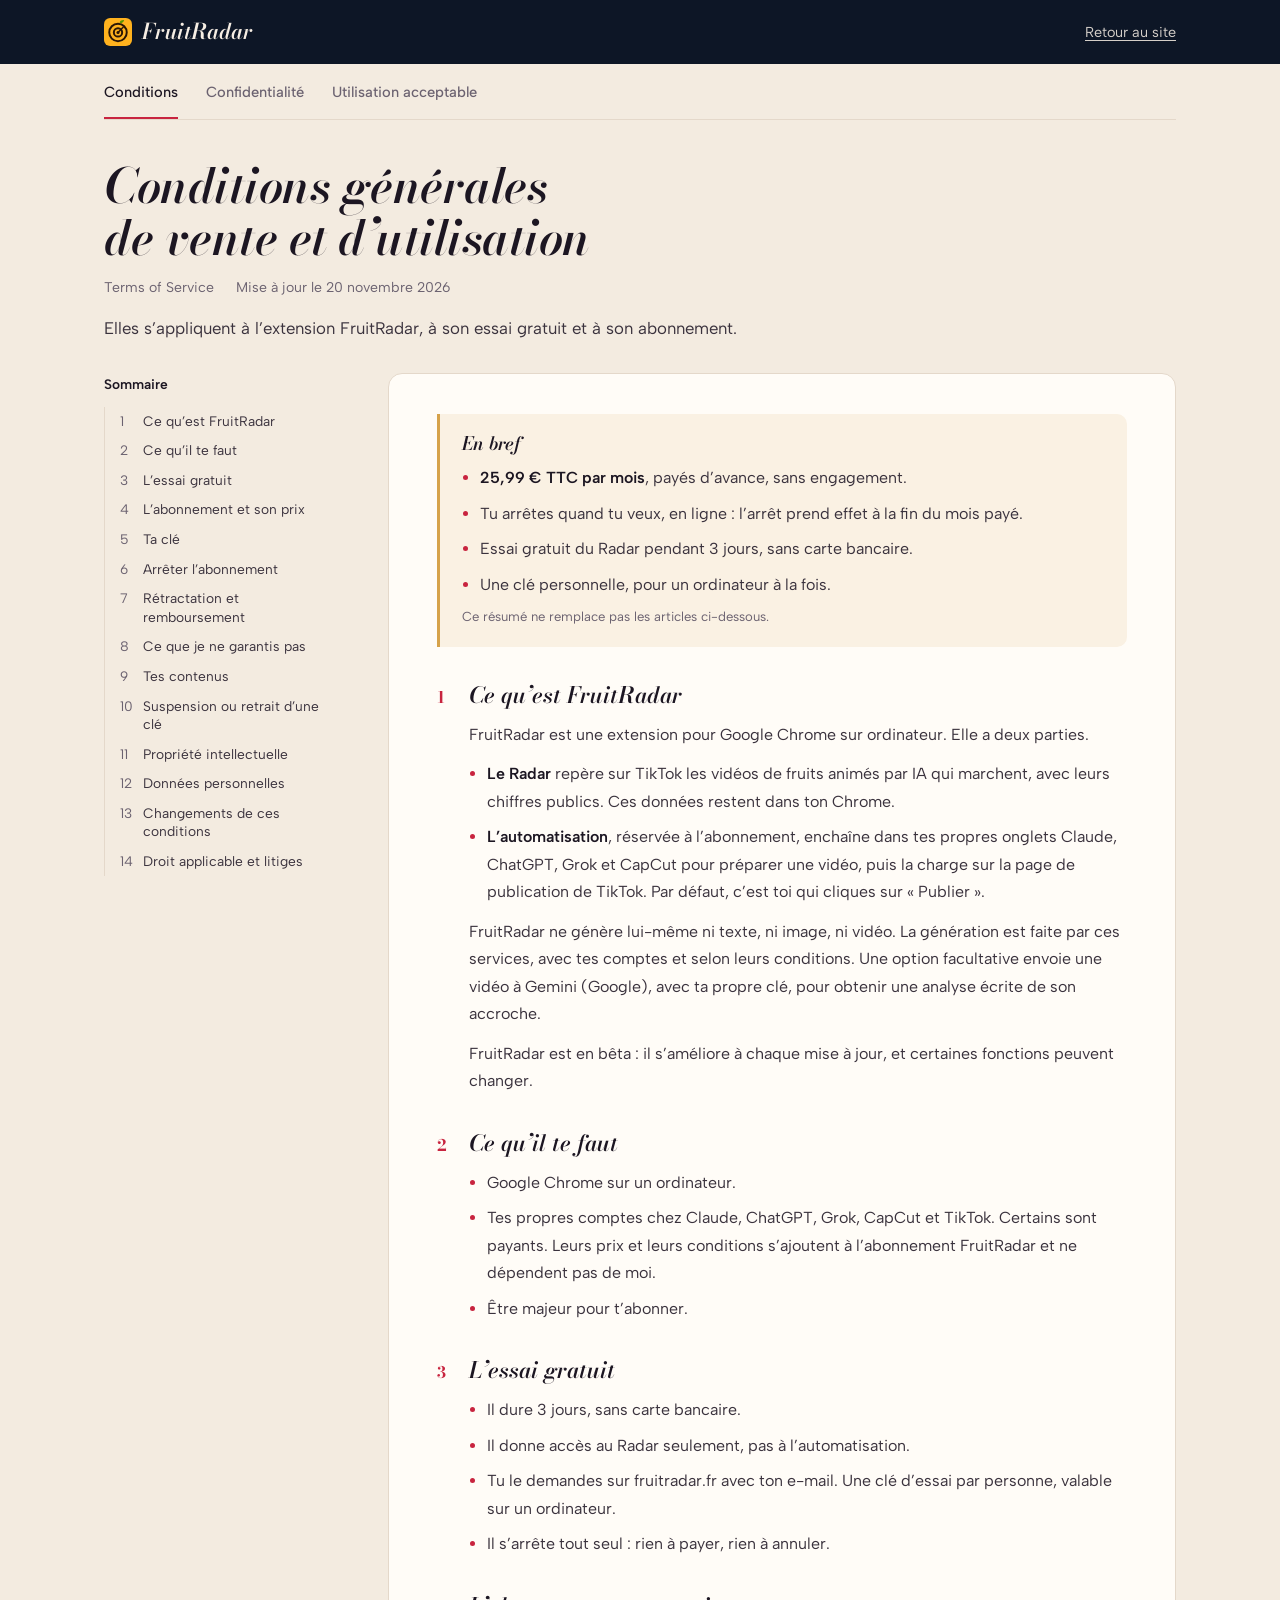
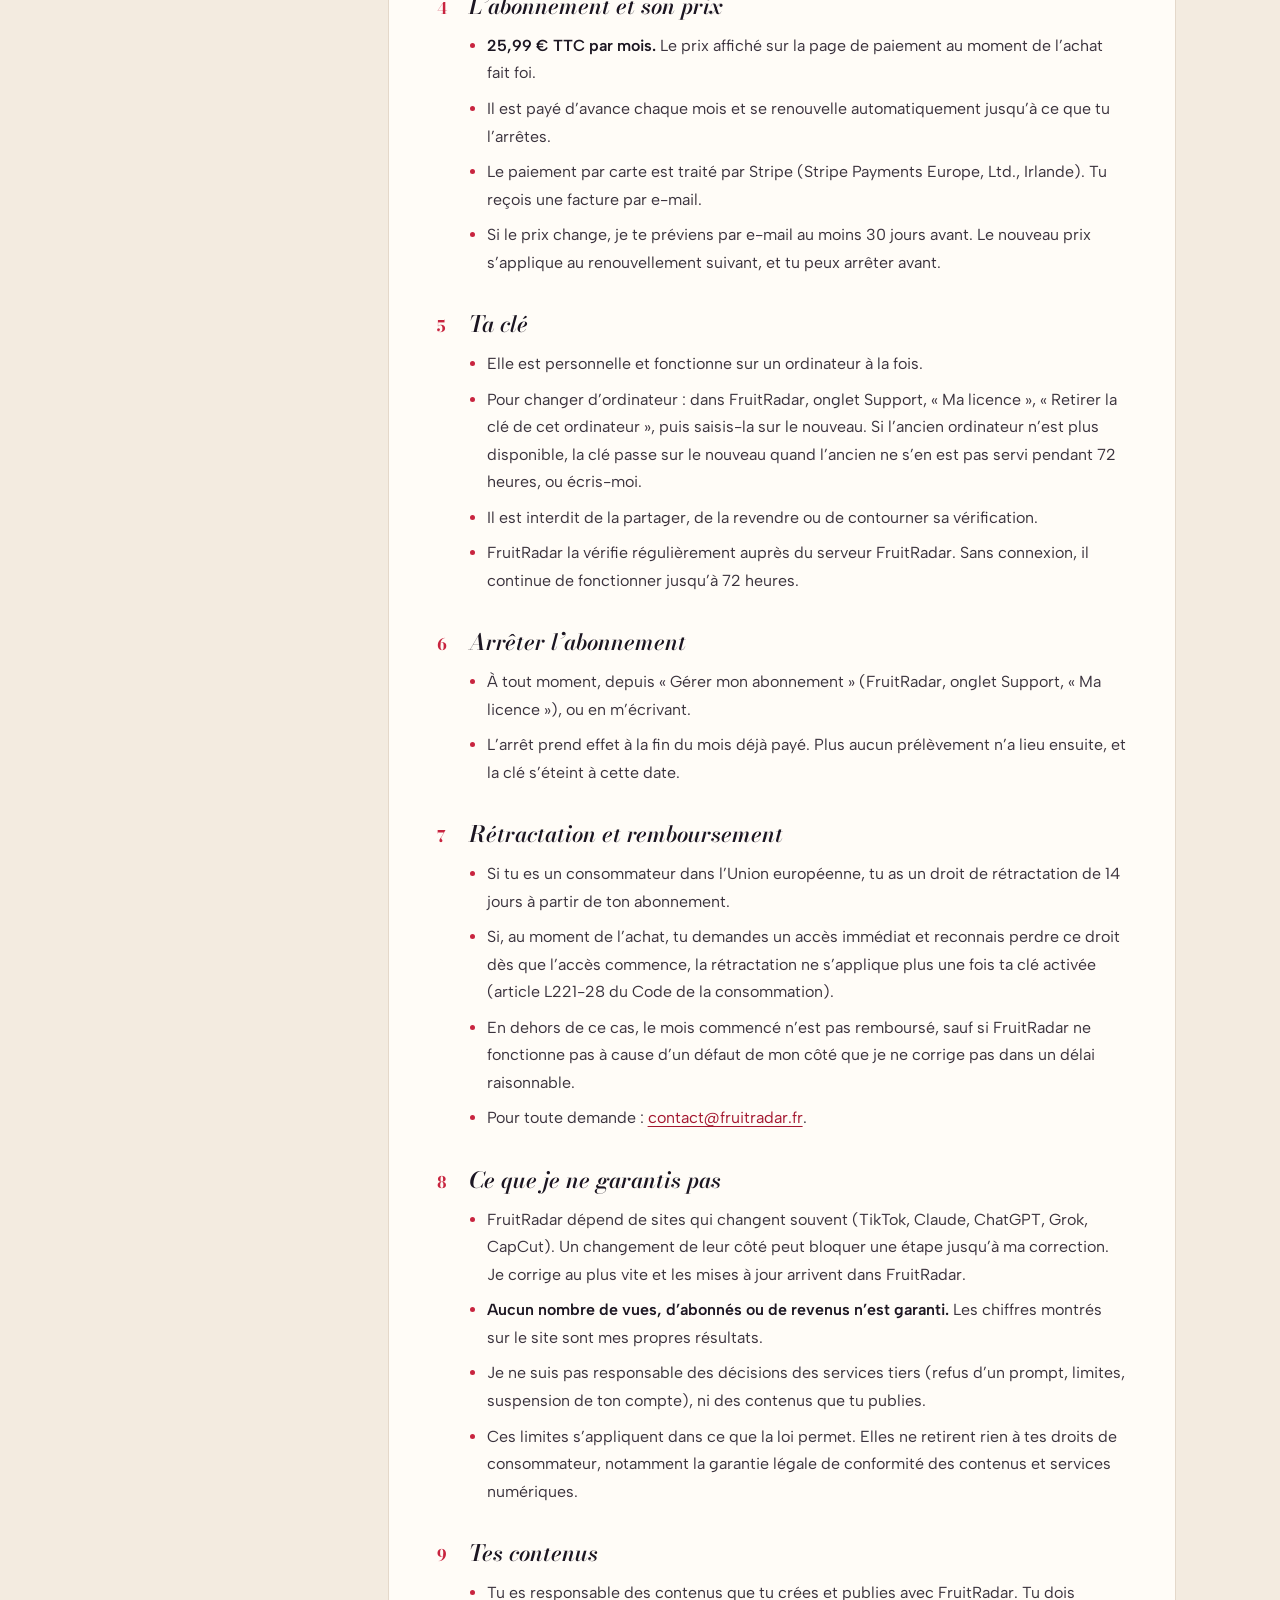
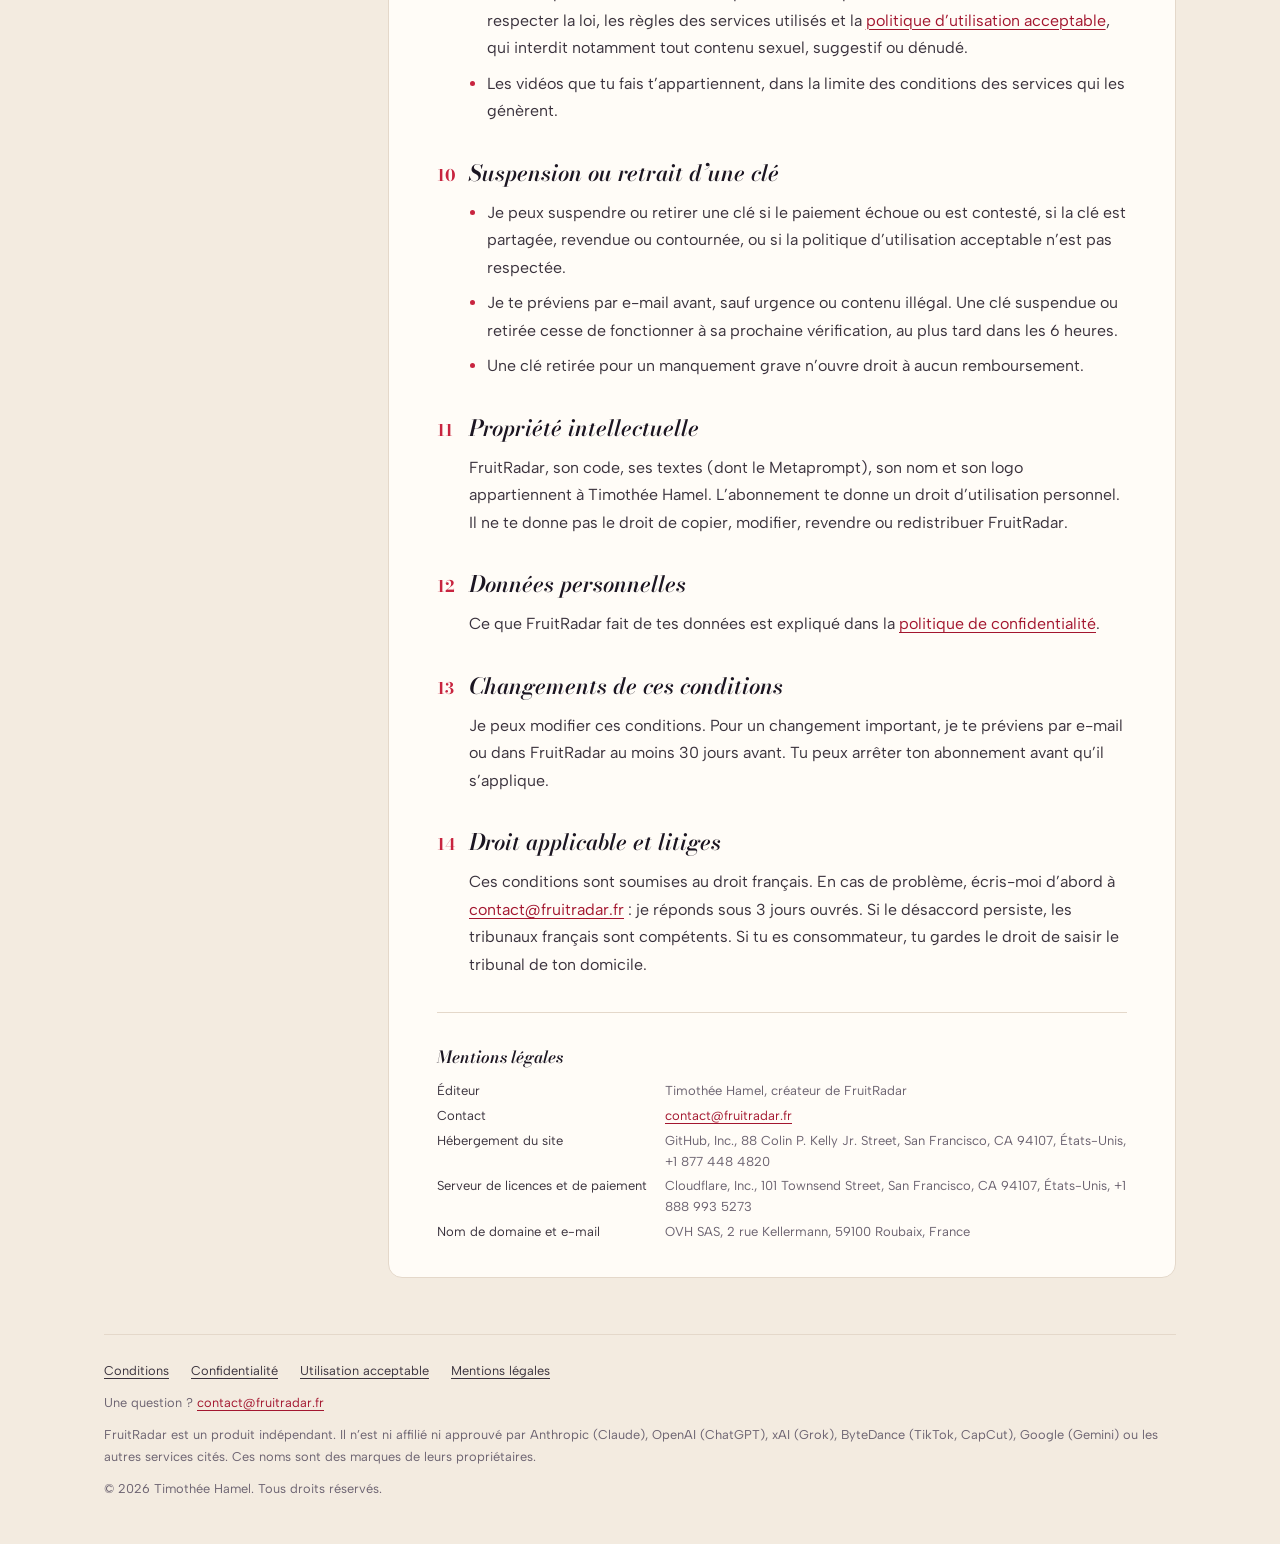
==== conditions.html @ 937186ef "Site : nouveau style Prime time Accueil, installation, essai, clé perdue et pages légales : mur d'af" ====
<!DOCTYPE html>
<html lang="fr">
<head>
<meta charset="utf-8">
<meta name="viewport" content="width=device-width, initial-scale=1">
<meta name="theme-color" content="#0d1626">
<link rel="icon" href="/favicon.ico" sizes="16x16 32x32 48x48">
<link rel="apple-touch-icon" href="/apple-touch-icon.png">
<title>Conditions générales de vente et d’utilisation · FruitRadar</title>
<style>
  /* polices servies par le site lui-même (licence SIL OFL) : aucune requête vers un service tiers */
  @font-face { font-family: "Bodoni Moda"; font-style: normal; font-display: swap; font-weight: 400 900; src: url("f-bodoni-latin.woff2") format("woff2"); unicode-range: U+0000-00FF,U+0131,U+0152-0153,U+02BB-02BC,U+02C6,U+02DA,U+02DC,U+0304,U+0308,U+0329,U+2000-206F,U+20AC,U+2122,U+2191,U+2193,U+2212,U+2215,U+FEFF,U+FFFD; }
  @font-face { font-family: "Bodoni Moda"; font-style: italic; font-display: swap; font-weight: 400 900; src: url("f-bodoni-italique-latin.woff2") format("woff2"); unicode-range: U+0000-00FF,U+0131,U+0152-0153,U+02BB-02BC,U+02C6,U+02DA,U+02DC,U+0304,U+0308,U+0329,U+2000-206F,U+20AC,U+2122,U+2191,U+2193,U+2212,U+2215,U+FEFF,U+FFFD; }
  @font-face { font-family: "Albert Sans"; font-style: normal; font-display: swap; font-weight: 100 900; src: url("f-albert-latin.woff2") format("woff2"); unicode-range: U+0000-00FF,U+0131,U+0152-0153,U+02BB-02BC,U+02C6,U+02DA,U+02DC,U+0304,U+0308,U+0329,U+2000-206F,U+20AC,U+2122,U+2191,U+2193,U+2212,U+2215,U+FEFF,U+FFFD; }
  :root {
    --nuit: #0d1626; --rubis: #c8243f; --or: #f2c46d; --ivoire: #f6eee4;
    --fond: #f3ebe0; --papier: #fffcf7; --encre: #1c1622; --texte: #3a323d; --doux: #6b6270; --trait: #e4d8ca; --lien: #a3162f;
    --titre: "Bodoni Moda", "Bodoni 72", Didot, Georgia, serif;
    --corps: "Albert Sans", system-ui, -apple-system, "Segoe UI", sans-serif;
  }
  *, *::before, *::after { box-sizing: border-box; }
  html { -webkit-text-size-adjust: 100%; scroll-padding-top: 24px; }
  @media (prefers-reduced-motion: no-preference) { html { scroll-behavior: smooth; } }
  body { margin: 0; background: var(--fond); color: var(--texte); font: 400 1rem/1.72 var(--corps); }
  h1, h2, p, ul, ol, dl, dd { margin: 0; }
  a { color: var(--lien); text-decoration-thickness: 1px; text-underline-offset: 3px; }
  a:hover { text-decoration-color: var(--rubis); text-decoration-thickness: 2px; }
  :focus-visible { outline: 3px solid var(--nuit); outline-offset: 3px; border-radius: 4px; }
  .saut { position: absolute; left: 12px; top: -80px; padding: 8px 14px; background: var(--papier); color: var(--encre); border-radius: 6px; z-index: 10; }
  .saut:focus { top: 10px; }

  .barre { background: var(--nuit); }
  .barre-in { max-width: 1120px; margin: 0 auto; padding: 0 24px; height: 64px; display: flex; align-items: center; justify-content: space-between; gap: 16px; }
  .marque { display: inline-flex; align-items: center; gap: 10px; font: italic 600 1.35rem/1 var(--titre); color: var(--ivoire); text-decoration: none; }
  .marque svg { flex: none; width: 28px; height: 28px; }
  .barre a { color: rgba(246, 238, 228, .86); font-size: .9rem; }
  .barre a.marque { color: var(--ivoire); font-size: 1.35rem; }
  .barre :focus-visible { outline-color: var(--ivoire); }

  .cadre { max-width: 1120px; margin: 0 auto; padding: 0 24px 56px; }
  .docs { display: flex; gap: 28px; border-bottom: 1px solid var(--trait); overflow-x: auto; scrollbar-width: none; }
  .docs a { padding: 16px 0 12px; color: var(--doux); text-decoration: none; font-size: .92rem; font-weight: 500; white-space: nowrap; border-bottom: 3px solid transparent; margin-bottom: -1px; }
  .docs a:hover { color: var(--encre); }
  .docs a[aria-current] { color: var(--encre); border-bottom-color: var(--rubis); }

  .tete { padding: 40px 0 30px; max-width: 780px; }
  .tete h1 { font: italic 600 clamp(2.1rem, 4.4vw, 3rem)/1.08 var(--titre); letter-spacing: -.01em; color: var(--encre); text-wrap: balance; }
  .meta { display: flex; flex-wrap: wrap; gap: 4px 22px; margin-top: 12px; color: var(--doux); font-size: .88rem; }
  .intro { margin-top: 14px; font-size: 1.05rem; max-width: 62ch; }

  .corps { display: grid; grid-template-columns: 236px minmax(0, 1fr); gap: 48px; align-items: start; }
  .sommaire { position: sticky; top: 24px; font-size: .86rem; }
  .sommaire-titre { font-weight: 600; color: var(--encre); margin-bottom: 10px; }
  .sommaire ol, .sommaire-mobile ol { list-style: none; padding: 0; }
  .sommaire ol { display: grid; gap: 1px; border-left: 1px solid var(--trait); }
  .sommaire a, .sommaire-mobile a { display: grid; grid-template-columns: 1.7em 1fr; color: var(--texte); text-decoration: none; line-height: 1.35; }
  .sommaire a { padding: 5px 0 5px 14px; margin-left: -1px; border-left: 2px solid transparent; }
  .sommaire a:hover { color: var(--encre); border-left-color: var(--rubis); }
  .num { font-variant-numeric: tabular-nums; color: var(--doux); }
  .sommaire-mobile { display: none; }
  .zone { display: grid; gap: 16px; min-width: 0; }

  .doc { background: var(--papier); border: 1px solid var(--trait); border-radius: 14px; padding: 40px 48px 34px; display: grid; gap: 34px; }
  .doc section { display: grid; gap: 12px; }
  .doc h2 { display: grid; grid-template-columns: 2rem 1fr; align-items: baseline; font: italic 600 1.4rem/1.25 var(--titre); color: var(--encre); }
  .doc h2 .num { font: 700 1rem/1 var(--titre); font-style: normal; color: var(--rubis); }
  .doc section > :not(h2) { margin-left: 2rem; }
  .doc p, .doc li { max-width: 66ch; }
  .doc ul { padding-left: 1.1em; display: grid; gap: 8px; }
  .doc li::marker { color: var(--rubis); }
  .doc strong { color: var(--encre); font-weight: 600; }
  .bref { background: #faf1e3; border-left: 3px solid #d6a24a; border-radius: 0 10px 10px 0; padding: 18px 22px; display: grid; gap: 8px; }
  .bref-titre { font: italic 600 1.15rem/1.3 var(--titre); color: var(--encre); }
  .bref .note { font-size: .82rem; color: var(--doux); }
  .encart { padding: 14px 18px; border-radius: 10px; background: #faf1e3; border: 1px solid #ebd2a0; }

  .mentions { padding-top: 22px; border-top: 1px solid var(--trait); font-size: .8125rem; line-height: 1.6; color: var(--doux); }
  .doc .mentions > * { margin-left: 0; }
  .doc .mentions h2 { display: block; font: italic 600 1.05rem/1.3 var(--titre); }
  .mentions dl { display: grid; grid-template-columns: max-content 1fr; gap: 4px 18px; }
  .mentions dt { color: var(--texte); }

  .pied { max-width: 1120px; margin: 0 auto; padding: 26px 24px 44px; background: linear-gradient(var(--trait), var(--trait)) top center / calc(100% - 48px) 1px no-repeat; display: grid; gap: 10px; font-size: .8rem; color: var(--doux); }
  .pied ul { list-style: none; padding: 0; display: flex; flex-wrap: wrap; gap: 6px 22px; }
  .pied ul a { color: var(--texte); }

  @media (max-width: 900px) {
    .corps { grid-template-columns: 1fr; gap: 0; }
    .sommaire { display: none; }
    .sommaire-mobile { display: block; background: var(--papier); border: 1px solid var(--trait); border-radius: 12px; padding: 12px 16px; font-size: .92rem; }
    .sommaire-mobile summary { cursor: pointer; font-weight: 600; color: var(--encre); }
    .sommaire-mobile ol { padding: 10px 0 4px; display: grid; gap: 7px; }
    .doc { padding: 28px 20px 26px; gap: 30px; border-radius: 12px; }
    .doc section > :not(h2) { margin-left: 0; }
    .doc h2 { grid-template-columns: 1.8rem 1fr; }
    .tete { padding: 28px 0 22px; }
  }
  @media (max-width: 520px) {
    .cadre, .barre-in, .pied { padding-left: 16px; padding-right: 16px; }
    .pied { background-size: calc(100% - 32px) 1px; }
    .long { display: none; }
    .docs { gap: 20px; }
    .mentions dl { grid-template-columns: 1fr; gap: 0; }
    .mentions dd { margin-bottom: 6px; }
  }
</style>
</head>
<body>
<a class="saut" href="#texte">Aller au texte</a>
<header class="barre"><div class="barre-in"><a class="marque" href="./"><svg viewBox="0 0 128 128" aria-hidden="true"><rect width="128" height="128" rx="28" fill="#ffb21e"/><circle cx="64" cy="66" r="40" fill="none" stroke="#2a1606" stroke-width="9"/><circle cx="64" cy="66" r="19" fill="none" stroke="#2a1606" stroke-width="9"/><circle cx="64" cy="66" r="7" fill="#2a1606"/><line x1="64" y1="66" x2="87.5" y2="42.5" stroke="#2a1606" stroke-width="7" stroke-linecap="round"/><path d="M71.5 23.5C71 14 79 8.6 92 9C90.5 18 83.5 24.5 71.5 23.5Z" fill="#5b9400"/></svg>FruitRadar</a><a href="./">Retour au site</a></div></header>
<div class="cadre">
  <nav class="docs" aria-label="Documents légaux"><a href="conditions.html" aria-current="page">Conditions</a><a href="confidentialite.html">Confidentialité</a><a href="utilisation.html">Utilisation<span class="long"> acceptable</span></a></nav>
  <header class="tete">
    <h1>Conditions générales de vente et d’utilisation</h1>
    <p class="meta"><span lang="en">Terms of Service</span><span>Mise à jour le 20 novembre 2026</span></p>
    <p class="intro">Elles s’appliquent à l’extension FruitRadar, à son essai gratuit et à son abonnement.</p>
  </header>
  <div class="corps">
    <nav class="sommaire" aria-label="Sommaire">
      <p class="sommaire-titre">Sommaire</p>
      <ol>
          <li><a href="#produit"><span class="num">1</span><span>Ce qu’est FruitRadar</span></a></li>
          <li><a href="#prerequis"><span class="num">2</span><span>Ce qu’il te faut</span></a></li>
          <li><a href="#essai"><span class="num">3</span><span>L’essai gratuit</span></a></li>
          <li><a href="#prix"><span class="num">4</span><span>L’abonnement et son prix</span></a></li>
          <li><a href="#cle"><span class="num">5</span><span>Ta clé</span></a></li>
          <li><a href="#resiliation"><span class="num">6</span><span>Arrêter l’abonnement</span></a></li>
          <li><a href="#remboursement"><span class="num">7</span><span>Rétractation et remboursement</span></a></li>
          <li><a href="#garanties"><span class="num">8</span><span>Ce que je ne garantis pas</span></a></li>
          <li><a href="#contenus"><span class="num">9</span><span>Tes contenus</span></a></li>
          <li><a href="#suspension"><span class="num">10</span><span>Suspension ou retrait d’une clé</span></a></li>
          <li><a href="#propriete"><span class="num">11</span><span>Propriété intellectuelle</span></a></li>
          <li><a href="#donnees"><span class="num">12</span><span>Données personnelles</span></a></li>
          <li><a href="#changements"><span class="num">13</span><span>Changements de ces conditions</span></a></li>
          <li><a href="#litiges"><span class="num">14</span><span>Droit applicable et litiges</span></a></li>
      </ol>
    </nav>
    <main id="texte" class="zone">
      <details class="sommaire-mobile"><summary>Sommaire</summary>
        <ol>
          <li><a href="#produit"><span class="num">1</span><span>Ce qu’est FruitRadar</span></a></li>
          <li><a href="#prerequis"><span class="num">2</span><span>Ce qu’il te faut</span></a></li>
          <li><a href="#essai"><span class="num">3</span><span>L’essai gratuit</span></a></li>
          <li><a href="#prix"><span class="num">4</span><span>L’abonnement et son prix</span></a></li>
          <li><a href="#cle"><span class="num">5</span><span>Ta clé</span></a></li>
          <li><a href="#resiliation"><span class="num">6</span><span>Arrêter l’abonnement</span></a></li>
          <li><a href="#remboursement"><span class="num">7</span><span>Rétractation et remboursement</span></a></li>
          <li><a href="#garanties"><span class="num">8</span><span>Ce que je ne garantis pas</span></a></li>
          <li><a href="#contenus"><span class="num">9</span><span>Tes contenus</span></a></li>
          <li><a href="#suspension"><span class="num">10</span><span>Suspension ou retrait d’une clé</span></a></li>
          <li><a href="#propriete"><span class="num">11</span><span>Propriété intellectuelle</span></a></li>
          <li><a href="#donnees"><span class="num">12</span><span>Données personnelles</span></a></li>
          <li><a href="#changements"><span class="num">13</span><span>Changements de ces conditions</span></a></li>
          <li><a href="#litiges"><span class="num">14</span><span>Droit applicable et litiges</span></a></li>
        </ol>
      </details>
      <article class="doc">
        <div class="bref">
          <p class="bref-titre">En bref</p>
          <ul>
            <li><strong>25,99&nbsp;€ TTC par mois</strong>, payés d’avance, sans engagement.</li>
            <li>Tu arrêtes quand tu veux, en ligne&nbsp;: l’arrêt prend effet à la fin du mois payé.</li>
            <li>Essai gratuit du Radar pendant 3 jours, sans carte bancaire.</li>
            <li>Une clé personnelle, pour un ordinateur à la fois.</li>
          </ul>
          <p class="note">Ce résumé ne remplace pas les articles ci-dessous.</p>
        </div>
        <section id="produit">
          <h2><span class="num">1</span><span>Ce qu’est FruitRadar</span></h2>
      <p>FruitRadar est une extension pour Google Chrome sur ordinateur. Elle a deux parties.</p>
      <ul>
        <li><strong>Le Radar</strong> repère sur TikTok les vidéos de fruits animés par IA qui marchent, avec leurs chiffres publics. Ces données restent dans ton Chrome.</li>
        <li><strong>L’automatisation</strong>, réservée à l’abonnement, enchaîne dans tes propres onglets Claude, ChatGPT, Grok et CapCut pour préparer une vidéo, puis la charge sur la page de publication de TikTok. Par défaut, c’est toi qui cliques sur «&nbsp;Publier&nbsp;».</li>
      </ul>
      <p>FruitRadar ne génère lui-même ni texte, ni image, ni vidéo. La génération est faite par ces services, avec tes comptes et selon leurs conditions. Une option facultative envoie une vidéo à Gemini (Google), avec ta propre clé, pour obtenir une analyse écrite de son accroche.</p>
      <p>FruitRadar est en bêta&nbsp;: il s’améliore à chaque mise à jour, et certaines fonctions peuvent changer.</p>
        </section>
        <section id="prerequis">
          <h2><span class="num">2</span><span>Ce qu’il te faut</span></h2>
      <ul>
        <li>Google Chrome sur un ordinateur.</li>
        <li>Tes propres comptes chez Claude, ChatGPT, Grok, CapCut et TikTok. Certains sont payants. Leurs prix et leurs conditions s’ajoutent à l’abonnement FruitRadar et ne dépendent pas de moi.</li>
        <li>Être majeur pour t’abonner.</li>
      </ul>
        </section>
        <section id="essai">
          <h2><span class="num">3</span><span>L’essai gratuit</span></h2>
      <ul>
        <li>Il dure 3 jours, sans carte bancaire.</li>
        <li>Il donne accès au Radar seulement, pas à l’automatisation.</li>
        <li>Tu le demandes sur fruitradar.fr avec ton e-mail. Une clé d’essai par personne, valable sur un ordinateur.</li>
        <li>Il s’arrête tout seul&nbsp;: rien à payer, rien à annuler.</li>
      </ul>
        </section>
        <section id="prix">
          <h2><span class="num">4</span><span>L’abonnement et son prix</span></h2>
      <ul>
        <li><strong>25,99&nbsp;€ TTC par mois.</strong> Le prix affiché sur la page de paiement au moment de l’achat fait foi.</li>
        <li>Il est payé d’avance chaque mois et se renouvelle automatiquement jusqu’à ce que tu l’arrêtes.</li>
        <li>Le paiement par carte est traité par Stripe (Stripe Payments Europe, Ltd., Irlande). Tu reçois une facture par e-mail.</li>
        <li>Si le prix change, je te préviens par e-mail au moins 30 jours avant. Le nouveau prix s’applique au renouvellement suivant, et tu peux arrêter avant.</li>
      </ul>
        </section>
        <section id="cle">
          <h2><span class="num">5</span><span>Ta clé</span></h2>
      <ul>
        <li>Elle est personnelle et fonctionne sur un ordinateur à la fois.</li>
        <li>Pour changer d’ordinateur&nbsp;: dans FruitRadar, onglet Support, «&nbsp;Ma licence&nbsp;», «&nbsp;Retirer la clé de cet ordinateur&nbsp;», puis saisis-la sur le nouveau. Si l’ancien ordinateur n’est plus disponible, la clé passe sur le nouveau quand l’ancien ne s’en est pas servi pendant 72 heures, ou écris-moi.</li>
        <li>Il est interdit de la partager, de la revendre ou de contourner sa vérification.</li>
        <li>FruitRadar la vérifie régulièrement auprès du serveur FruitRadar. Sans connexion, il continue de fonctionner jusqu’à 72 heures.</li>
      </ul>
        </section>
        <section id="resiliation">
          <h2><span class="num">6</span><span>Arrêter l’abonnement</span></h2>
      <ul>
        <li>À tout moment, depuis «&nbsp;Gérer mon abonnement&nbsp;» (FruitRadar, onglet Support, «&nbsp;Ma licence&nbsp;»), ou en m’écrivant.</li>
        <li>L’arrêt prend effet à la fin du mois déjà payé. Plus aucun prélèvement n’a lieu ensuite, et la clé s’éteint à cette date.</li>
      </ul>
        </section>
        <section id="remboursement">
          <h2><span class="num">7</span><span>Rétractation et remboursement</span></h2>
      <ul>
        <li>Si tu es un consommateur dans l’Union européenne, tu as un droit de rétractation de 14 jours à partir de ton abonnement.</li>
        <li>Si, au moment de l’achat, tu demandes un accès immédiat et reconnais perdre ce droit dès que l’accès commence, la rétractation ne s’applique plus une fois ta clé activée (article L221-28 du Code de la consommation).</li>
        <li>En dehors de ce cas, le mois commencé n’est pas remboursé, sauf si FruitRadar ne fonctionne pas à cause d’un défaut de mon côté que je ne corrige pas dans un délai raisonnable.</li>
        <li>Pour toute demande&nbsp;: <a href="mailto:contact@fruitradar.fr">contact@fruitradar.fr</a>.</li>
      </ul>
        </section>
        <section id="garanties">
          <h2><span class="num">8</span><span>Ce que je ne garantis pas</span></h2>
      <ul>
        <li>FruitRadar dépend de sites qui changent souvent (TikTok, Claude, ChatGPT, Grok, CapCut). Un changement de leur côté peut bloquer une étape jusqu’à ma correction. Je corrige au plus vite et les mises à jour arrivent dans FruitRadar.</li>
        <li><strong>Aucun nombre de vues, d’abonnés ou de revenus n’est garanti.</strong> Les chiffres montrés sur le site sont mes propres résultats.</li>
        <li>Je ne suis pas responsable des décisions des services tiers (refus d’un prompt, limites, suspension de ton compte), ni des contenus que tu publies.</li>
        <li>Ces limites s’appliquent dans ce que la loi permet. Elles ne retirent rien à tes droits de consommateur, notamment la garantie légale de conformité des contenus et services numériques.</li>
      </ul>
        </section>
        <section id="contenus">
          <h2><span class="num">9</span><span>Tes contenus</span></h2>
      <ul>
        <li>Tu es responsable des contenus que tu crées et publies avec FruitRadar. Tu dois respecter la loi, les règles des services utilisés et la <a href="utilisation.html">politique d’utilisation acceptable</a>, qui interdit notamment tout contenu sexuel, suggestif ou dénudé.</li>
        <li>Les vidéos que tu fais t’appartiennent, dans la limite des conditions des services qui les génèrent.</li>
      </ul>
        </section>
        <section id="suspension">
          <h2><span class="num">10</span><span>Suspension ou retrait d’une clé</span></h2>
      <ul>
        <li>Je peux suspendre ou retirer une clé si le paiement échoue ou est contesté, si la clé est partagée, revendue ou contournée, ou si la politique d’utilisation acceptable n’est pas respectée.</li>
        <li>Je te préviens par e-mail avant, sauf urgence ou contenu illégal. Une clé suspendue ou retirée cesse de fonctionner à sa prochaine vérification, au plus tard dans les 6 heures.</li>
        <li>Une clé retirée pour un manquement grave n’ouvre droit à aucun remboursement.</li>
      </ul>
        </section>
        <section id="propriete">
          <h2><span class="num">11</span><span>Propriété intellectuelle</span></h2>
      <p>FruitRadar, son code, ses textes (dont le Metaprompt), son nom et son logo appartiennent à Timothée Hamel. L’abonnement te donne un droit d’utilisation personnel. Il ne te donne pas le droit de copier, modifier, revendre ou redistribuer FruitRadar.</p>
        </section>
        <section id="donnees">
          <h2><span class="num">12</span><span>Données personnelles</span></h2>
      <p>Ce que FruitRadar fait de tes données est expliqué dans la <a href="confidentialite.html">politique de confidentialité</a>.</p>
        </section>
        <section id="changements">
          <h2><span class="num">13</span><span>Changements de ces conditions</span></h2>
      <p>Je peux modifier ces conditions. Pour un changement important, je te préviens par e-mail ou dans FruitRadar au moins 30 jours avant. Tu peux arrêter ton abonnement avant qu’il s’applique.</p>
        </section>
        <section id="litiges">
          <h2><span class="num">14</span><span>Droit applicable et litiges</span></h2>
      <p>Ces conditions sont soumises au droit français. En cas de problème, écris-moi d’abord à <a href="mailto:contact@fruitradar.fr">contact@fruitradar.fr</a>&nbsp;: je réponds sous 3 jours ouvrés. Si le désaccord persiste, les tribunaux français sont compétents. Si tu es consommateur, tu gardes le droit de saisir le tribunal de ton domicile.</p>
        </section>
        <section id="mentions" class="mentions" aria-labelledby="t-mentions">
          <span id="editeur"></span>
          <h2 id="t-mentions">Mentions légales</h2>
          <dl>
            <dt>Éditeur</dt><dd>Timothée Hamel, créateur de FruitRadar</dd>
            <dt>Contact</dt><dd><a href="mailto:contact@fruitradar.fr">contact@fruitradar.fr</a></dd>
            <dt>Hébergement du site</dt><dd>GitHub, Inc., 88 Colin P. Kelly Jr. Street, San Francisco, CA 94107, États-Unis, +1 877 448 4820</dd>
            <dt>Serveur de licences et de paiement</dt><dd>Cloudflare, Inc., 101 Townsend Street, San Francisco, CA 94107, États-Unis, +1 888 993 5273</dd>
            <dt>Nom de domaine et e-mail</dt><dd>OVH SAS, 2 rue Kellermann, 59100 Roubaix, France</dd>
          </dl>
        </section>
      </article>
    </main>
  </div>
</div>
<footer class="pied">
  <nav aria-label="Liens légaux"><ul><li><a href="conditions.html">Conditions</a></li><li><a href="confidentialite.html">Confidentialité</a></li><li><a href="utilisation.html">Utilisation acceptable</a></li><li><a href="conditions.html#mentions">Mentions légales</a></li></ul></nav>
  <p>Une question&nbsp;? <a href="mailto:contact@fruitradar.fr">contact@fruitradar.fr</a></p>
  <p>FruitRadar est un produit indépendant. Il n’est ni affilié ni approuvé par Anthropic (Claude), OpenAI (ChatGPT), xAI (Grok), ByteDance (TikTok, CapCut), Google (Gemini) ou les autres services cités. Ces noms sont des marques de leurs propriétaires.</p>
  <p>© 2026 Timothée Hamel. Tous droits réservés.</p>
</footer>
</body>
</html>
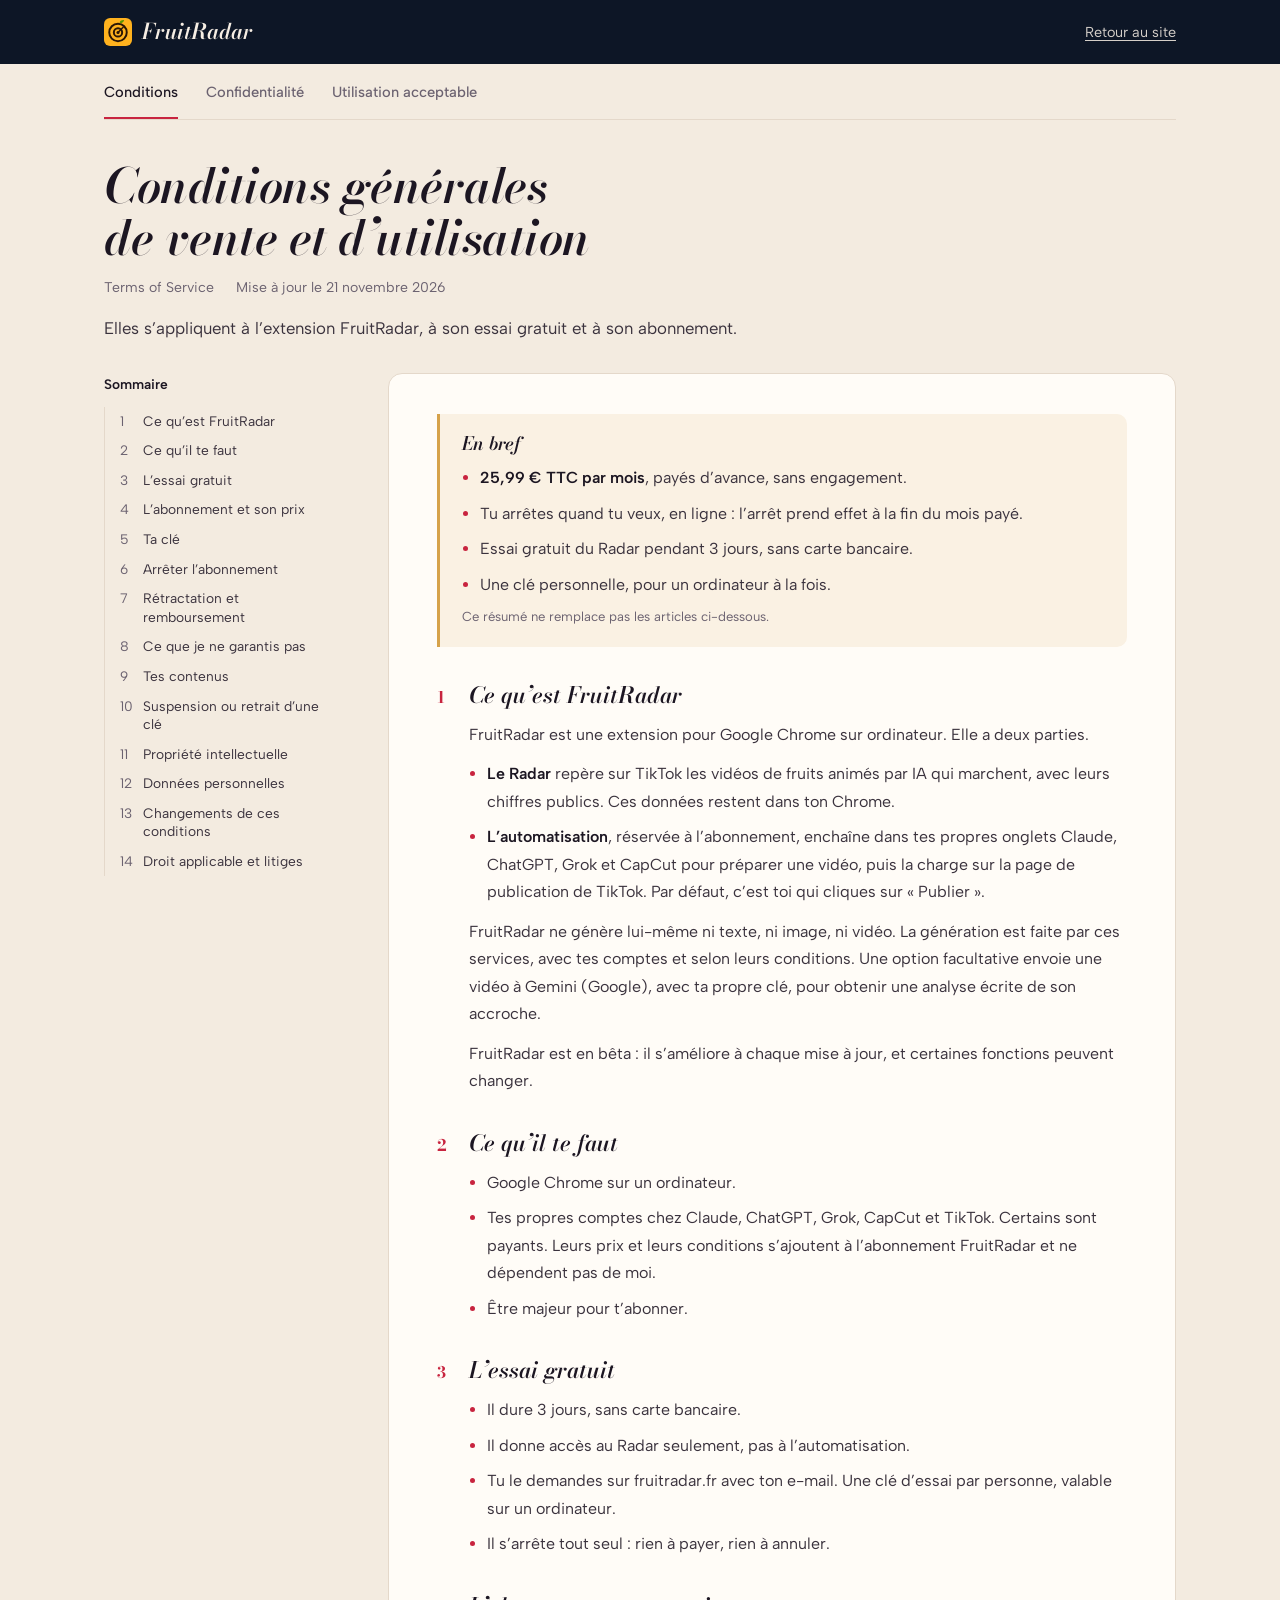
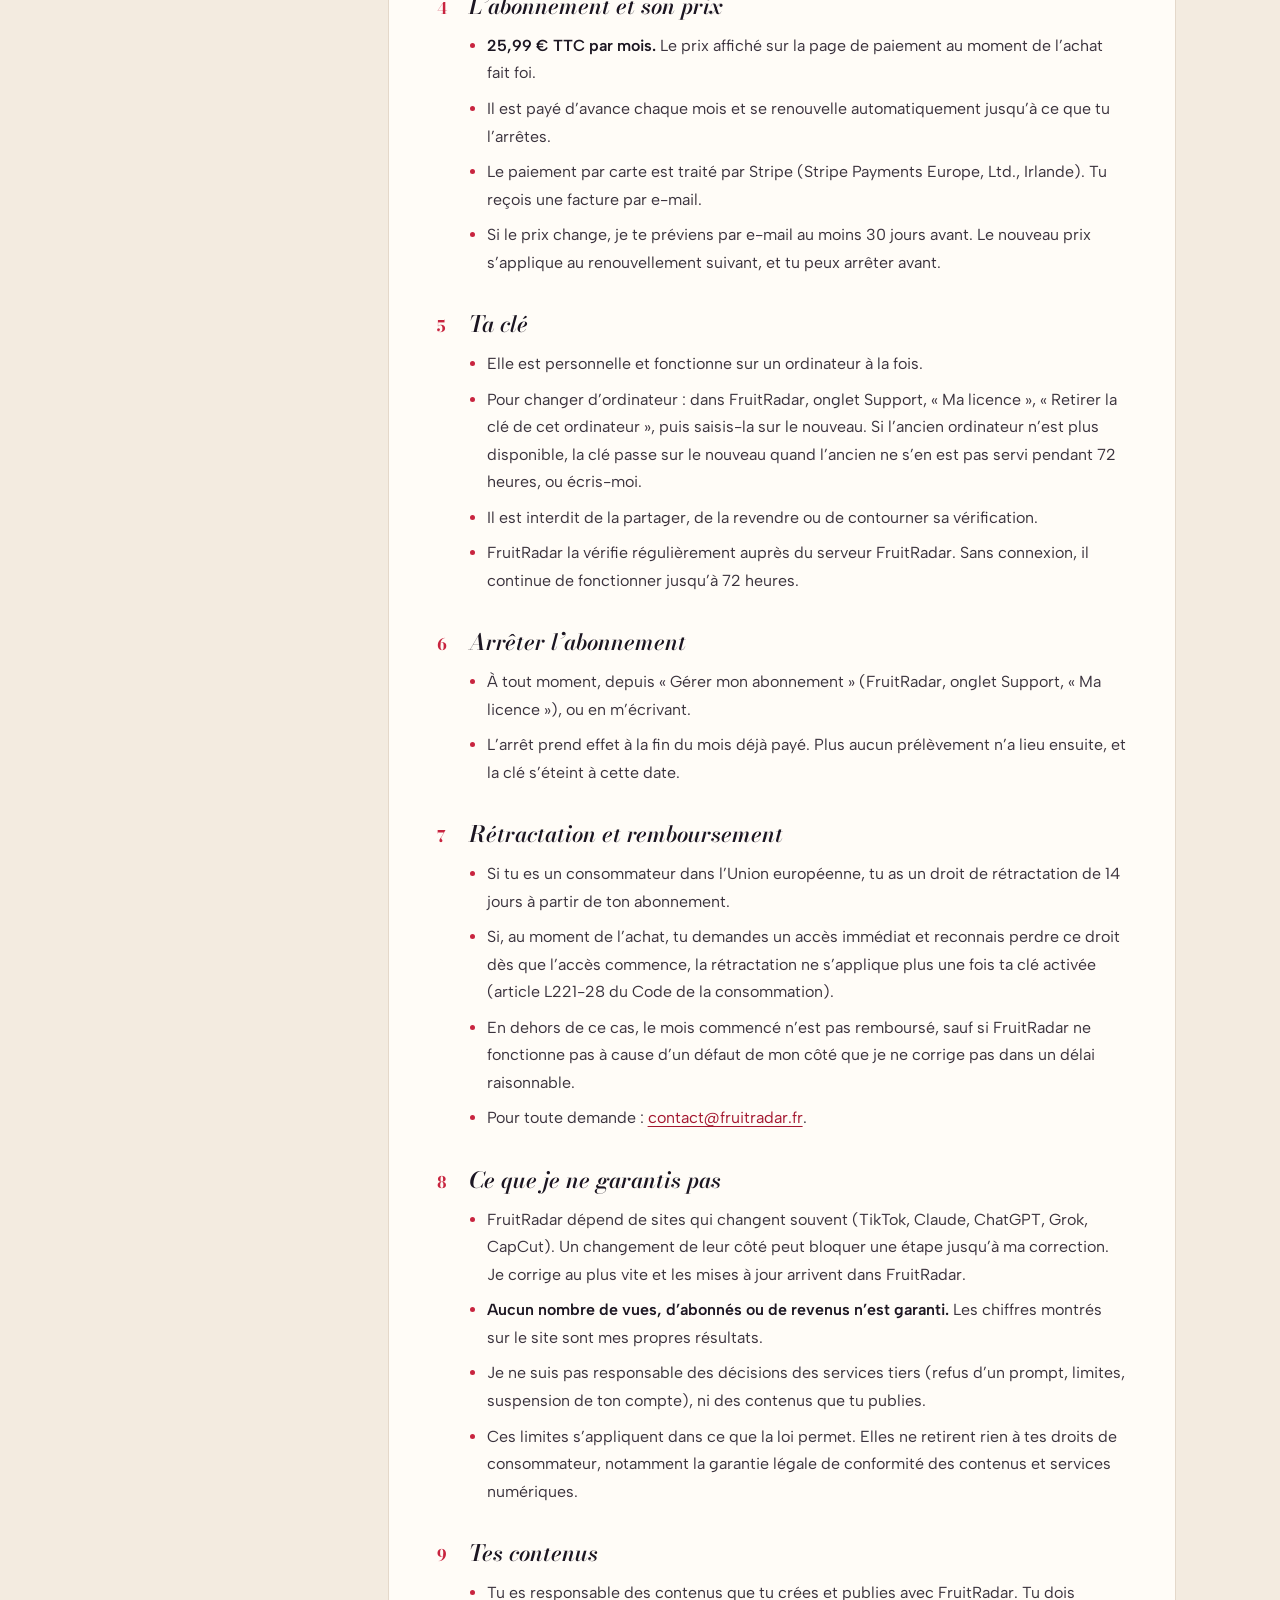
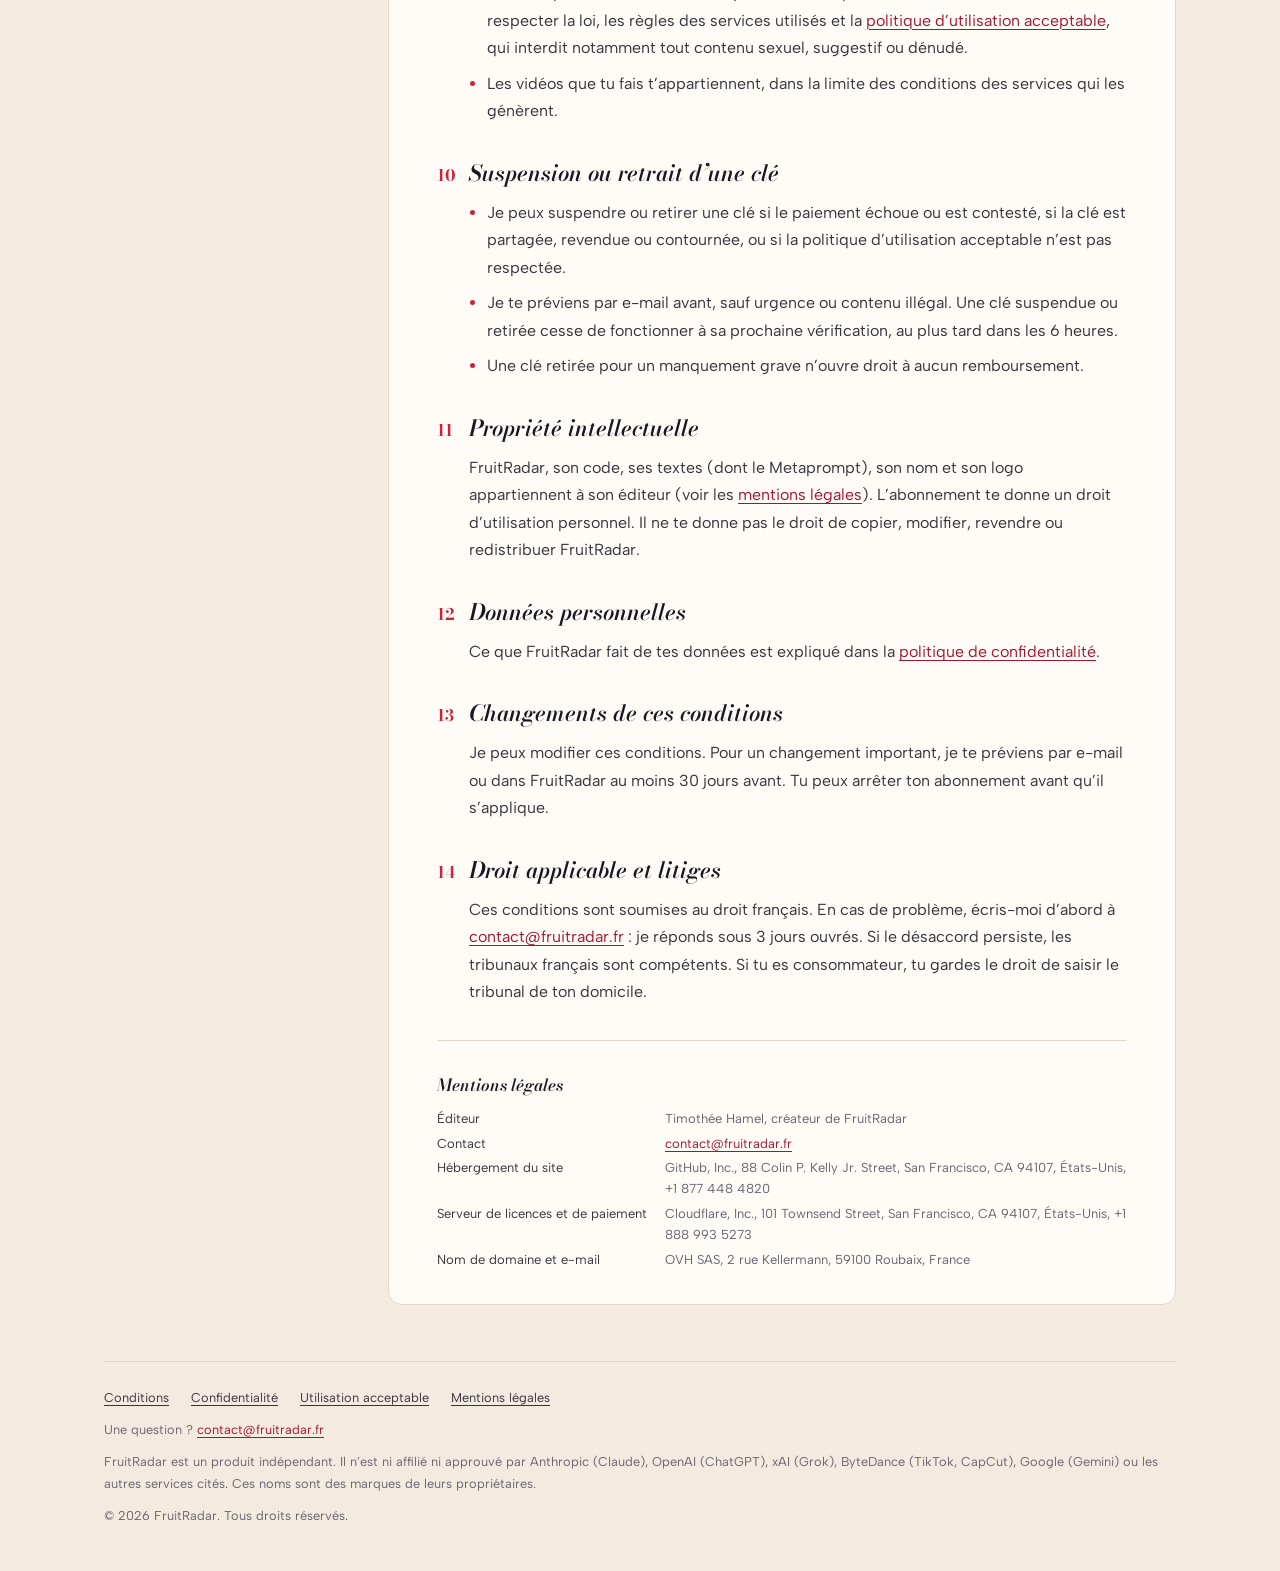
==== commit 18940ac2: "Site : chiffres lisibles, installation remise en ordre Chiffres en Albert Sans gras ; installation :" ====
--- a/conditions.html
+++ b/conditions.html
@@ -112,7 +112,7 @@
   <nav class="docs" aria-label="Documents légaux"><a href="conditions.html" aria-current="page">Conditions</a><a href="confidentialite.html">Confidentialité</a><a href="utilisation.html">Utilisation<span class="long"> acceptable</span></a></nav>
   <header class="tete">
     <h1>Conditions générales de vente et d’utilisation</h1>
-    <p class="meta"><span lang="en">Terms of Service</span><span>Mise à jour le 20 novembre 2026</span></p>
+    <p class="meta"><span lang="en">Terms of Service</span><span>Mise à jour le 21 novembre 2026</span></p>
     <p class="intro">Elles s’appliquent à l’extension FruitRadar, à son essai gratuit et à son abonnement.</p>
   </header>
   <div class="corps">
@@ -252,7 +252,7 @@
         </section>
         <section id="propriete">
           <h2><span class="num">11</span><span>Propriété intellectuelle</span></h2>
-      <p>FruitRadar, son code, ses textes (dont le Metaprompt), son nom et son logo appartiennent à Timothée Hamel. L’abonnement te donne un droit d’utilisation personnel. Il ne te donne pas le droit de copier, modifier, revendre ou redistribuer FruitRadar.</p>
+      <p>FruitRadar, son code, ses textes (dont le Metaprompt), son nom et son logo appartiennent à son éditeur (voir les <a href="#mentions">mentions légales</a>). L’abonnement te donne un droit d’utilisation personnel. Il ne te donne pas le droit de copier, modifier, revendre ou redistribuer FruitRadar.</p>
         </section>
         <section id="donnees">
           <h2><span class="num">12</span><span>Données personnelles</span></h2>
@@ -285,7 +285,7 @@
   <nav aria-label="Liens légaux"><ul><li><a href="conditions.html">Conditions</a></li><li><a href="confidentialite.html">Confidentialité</a></li><li><a href="utilisation.html">Utilisation acceptable</a></li><li><a href="conditions.html#mentions">Mentions légales</a></li></ul></nav>
   <p>Une question&nbsp;? <a href="mailto:contact@fruitradar.fr">contact@fruitradar.fr</a></p>
   <p>FruitRadar est un produit indépendant. Il n’est ni affilié ni approuvé par Anthropic (Claude), OpenAI (ChatGPT), xAI (Grok), ByteDance (TikTok, CapCut), Google (Gemini) ou les autres services cités. Ces noms sont des marques de leurs propriétaires.</p>
-  <p>© 2026 Timothée Hamel. Tous droits réservés.</p>
+  <p>© 2026 FruitRadar. Tous droits réservés.</p>
 </footer>
 </body>
 </html>
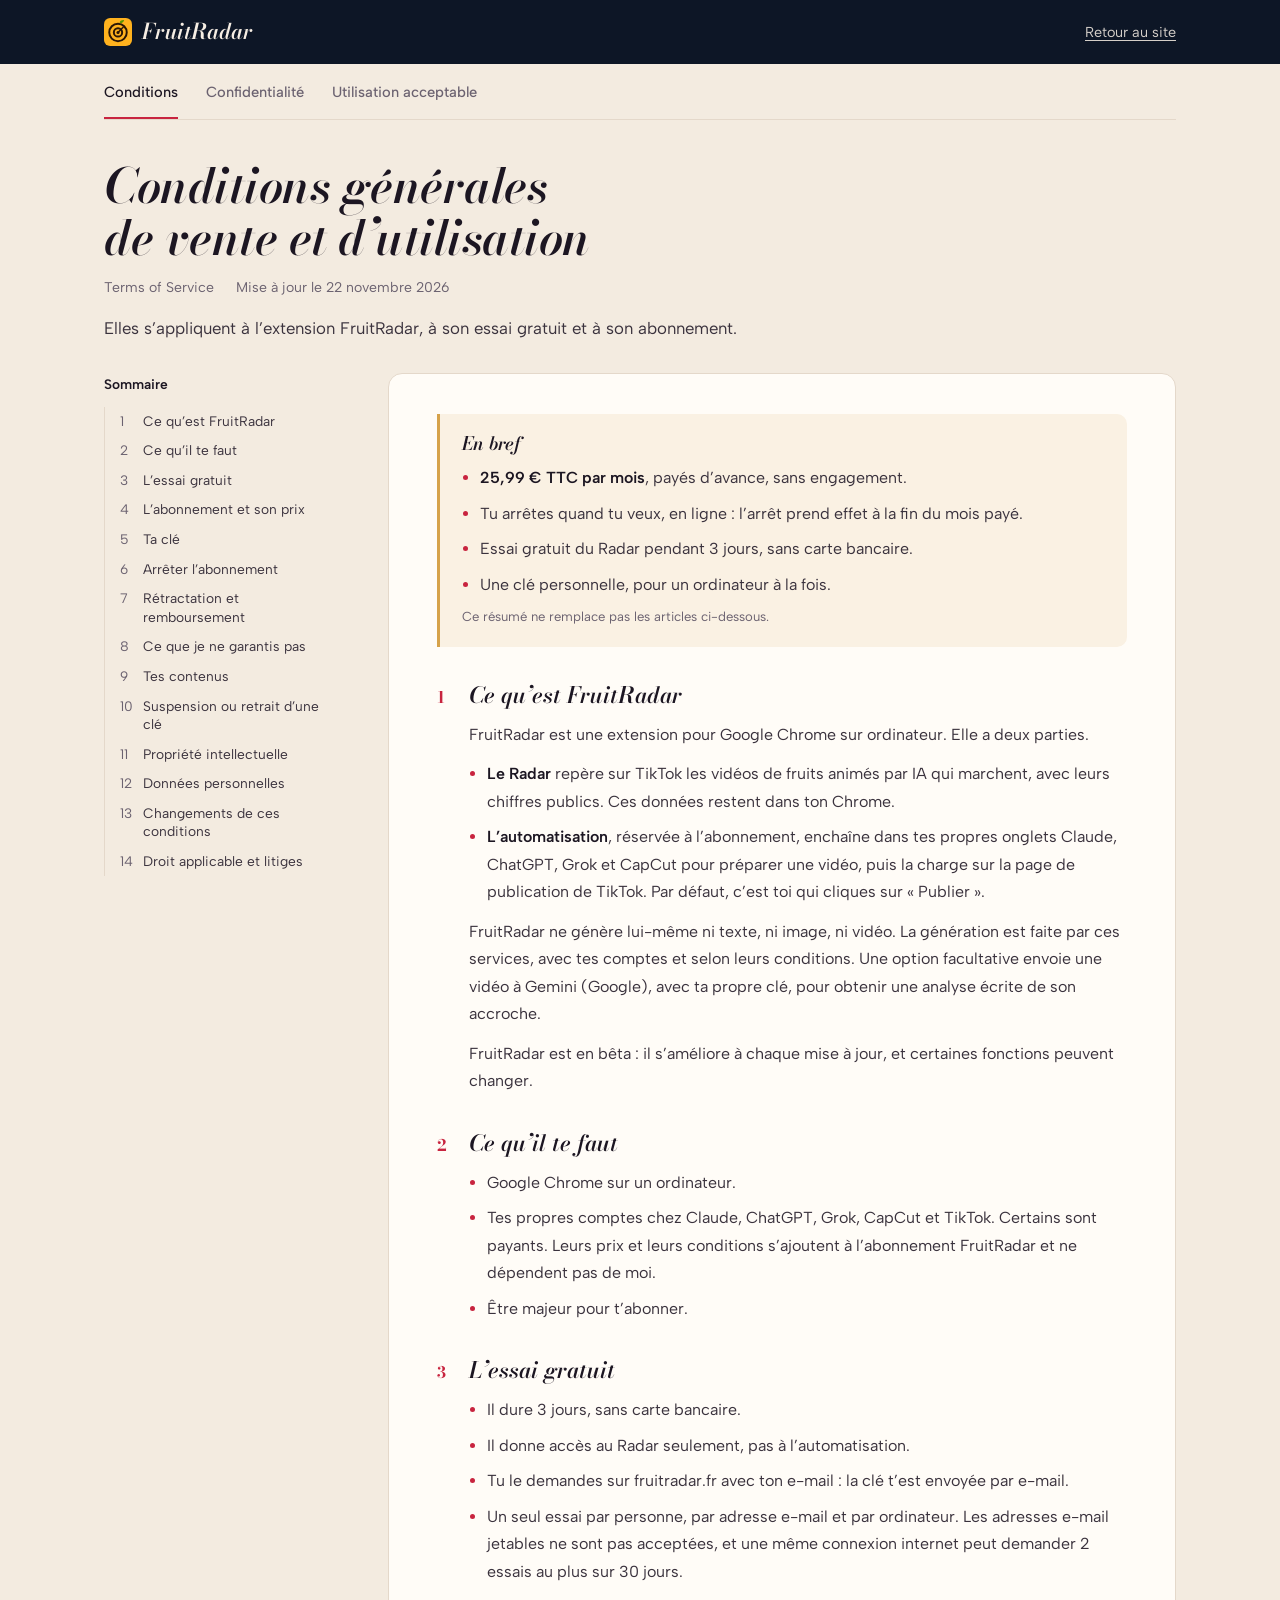
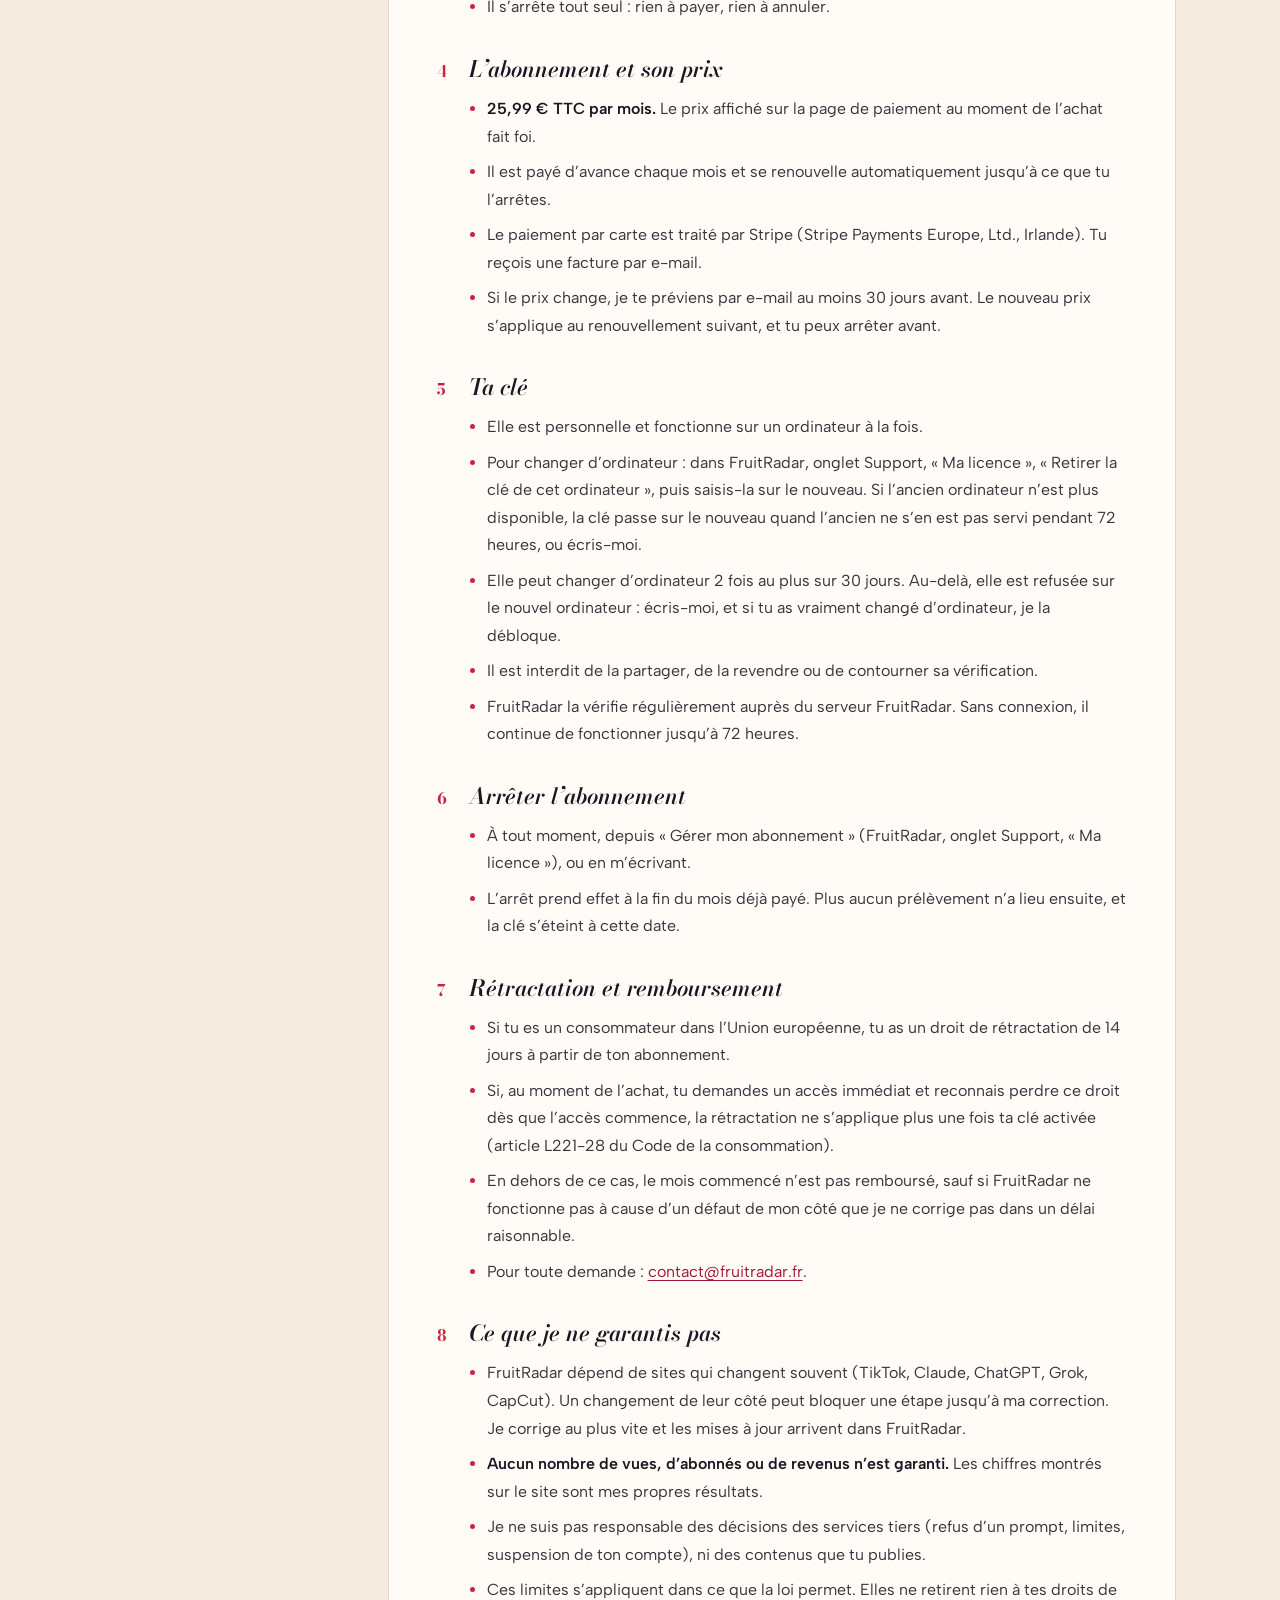
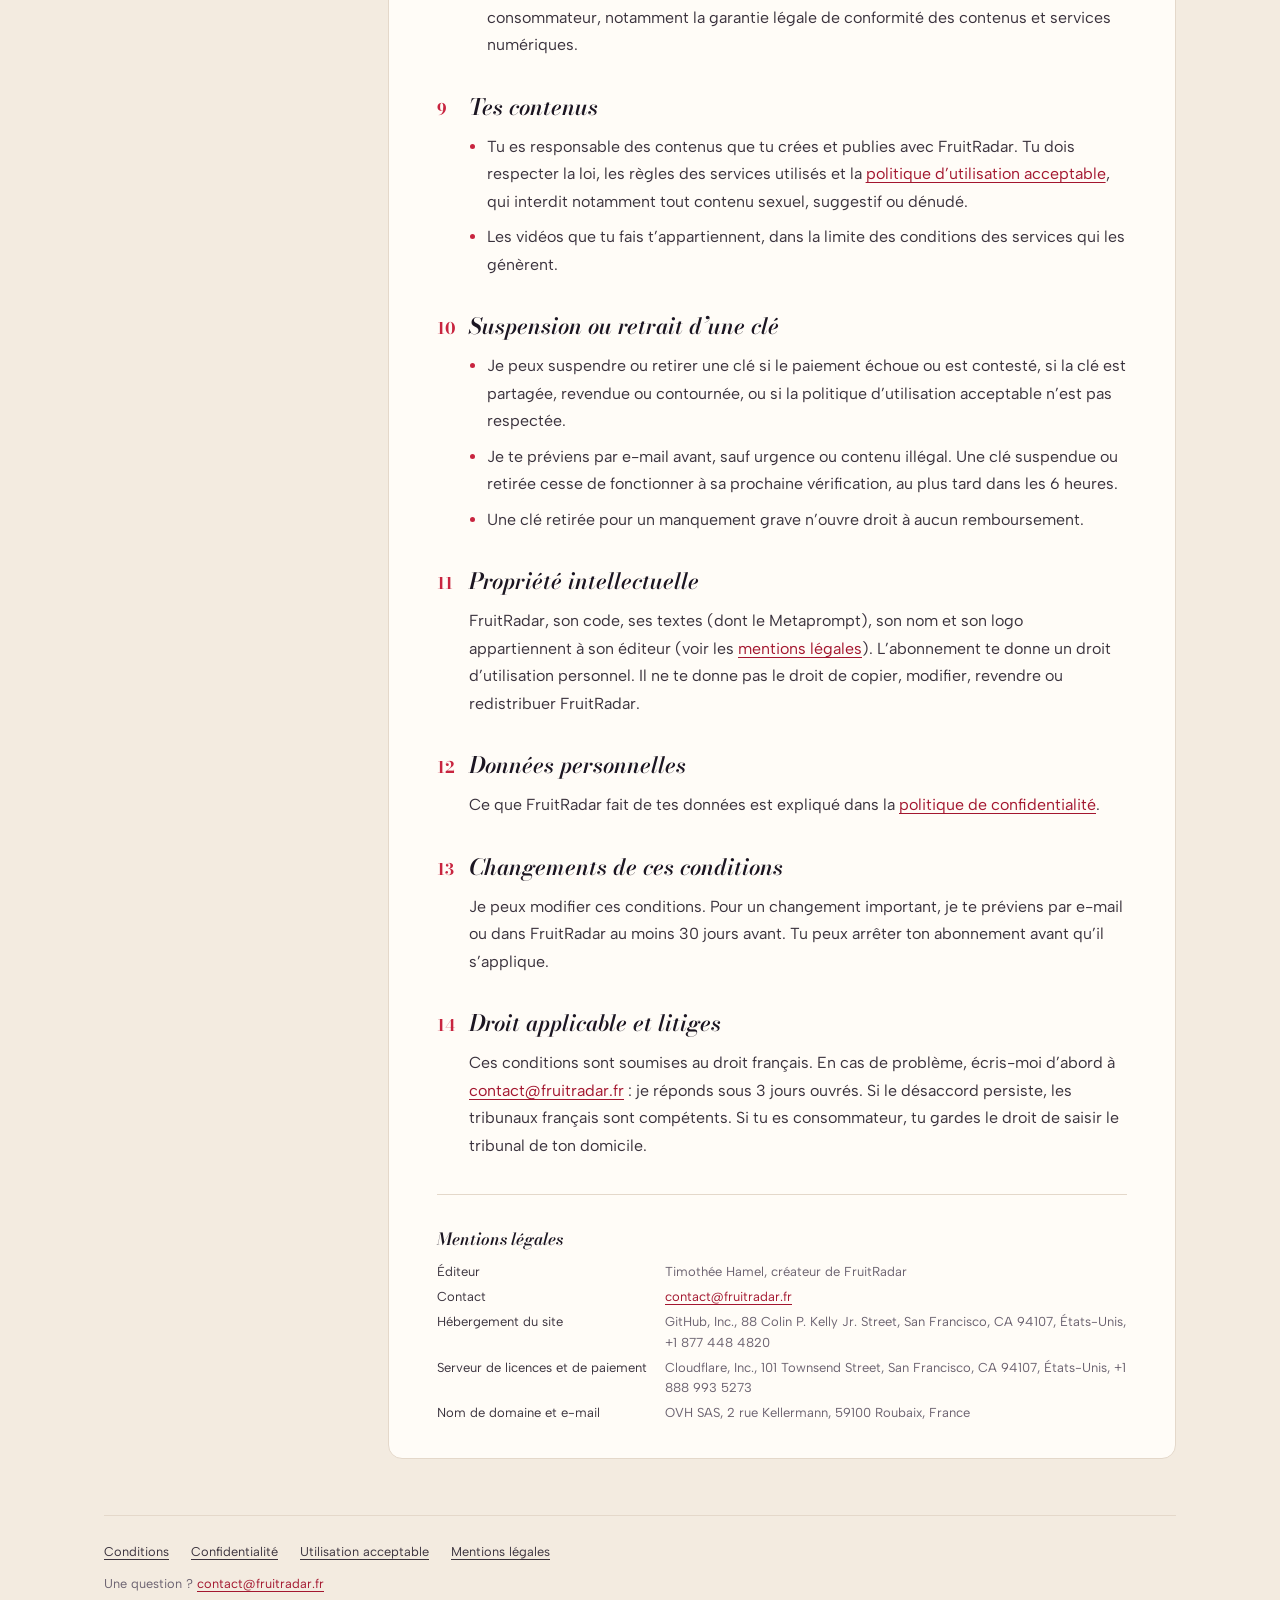
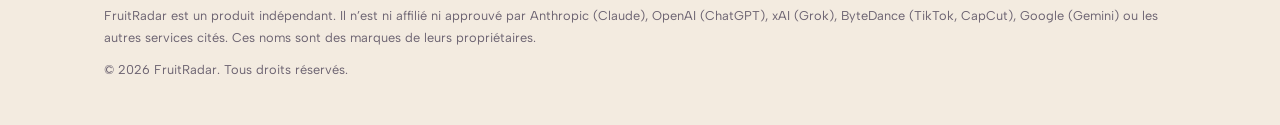
==== commit 92df075d: "Essai : clé par e-mail seulement, conditions à jour" ====
--- a/conditions.html
+++ b/conditions.html
@@ -19,89 +19,89 @@
     --corps: "Albert Sans", system-ui, -apple-system, "Segoe UI", sans-serif;
   }
   *, *::before, *::after { box-sizing: border-box; }
-  html { -webkit-text-size-adjust: 100%; scroll-padding-top: 24px; }
+  html { -webkit-text-size-adjust: 100%; scroll-padding-top: 1.5rem; font-size: clamp(100%, calc(62.5% + .42vw), 150%); }
   @media (prefers-reduced-motion: no-preference) { html { scroll-behavior: smooth; } }
   body { margin: 0; background: var(--fond); color: var(--texte); font: 400 1rem/1.72 var(--corps); }
   h1, h2, p, ul, ol, dl, dd { margin: 0; }
-  a { color: var(--lien); text-decoration-thickness: 1px; text-underline-offset: 3px; }
+  a { color: var(--lien); text-decoration-thickness: 1px; text-underline-offset: 0.1875rem; }
   a:hover { text-decoration-color: var(--rubis); text-decoration-thickness: 2px; }
-  :focus-visible { outline: 3px solid var(--nuit); outline-offset: 3px; border-radius: 4px; }
-  .saut { position: absolute; left: 12px; top: -80px; padding: 8px 14px; background: var(--papier); color: var(--encre); border-radius: 6px; z-index: 10; }
-  .saut:focus { top: 10px; }
+  :focus-visible { outline: 0.1875rem solid var(--nuit); outline-offset: 0.1875rem; border-radius: 0.25rem; }
+  .saut { position: absolute; left: 0.75rem; top: -5rem; padding: 0.5rem 0.875rem; background: var(--papier); color: var(--encre); border-radius: 0.375rem; z-index: 10; }
+  .saut:focus { top: 0.625rem; }
 
   .barre { background: var(--nuit); }
-  .barre-in { max-width: 1120px; margin: 0 auto; padding: 0 24px; height: 64px; display: flex; align-items: center; justify-content: space-between; gap: 16px; }
-  .marque { display: inline-flex; align-items: center; gap: 10px; font: italic 600 1.35rem/1 var(--titre); color: var(--ivoire); text-decoration: none; }
-  .marque svg { flex: none; width: 28px; height: 28px; }
+  .barre-in { max-width: 70rem; margin: 0 auto; padding: 0 1.5rem; height: 4rem; display: flex; align-items: center; justify-content: space-between; gap: 1rem; }
+  .marque { display: inline-flex; align-items: center; gap: 0.625rem; font: italic 600 1.35rem/1 var(--titre); color: var(--ivoire); text-decoration: none; }
+  .marque svg { flex: none; width: 1.75rem; height: 1.75rem; }
   .barre a { color: rgba(246, 238, 228, .86); font-size: .9rem; }
   .barre a.marque { color: var(--ivoire); font-size: 1.35rem; }
   .barre :focus-visible { outline-color: var(--ivoire); }
 
-  .cadre { max-width: 1120px; margin: 0 auto; padding: 0 24px 56px; }
-  .docs { display: flex; gap: 28px; border-bottom: 1px solid var(--trait); overflow-x: auto; scrollbar-width: none; }
-  .docs a { padding: 16px 0 12px; color: var(--doux); text-decoration: none; font-size: .92rem; font-weight: 500; white-space: nowrap; border-bottom: 3px solid transparent; margin-bottom: -1px; }
+  .cadre { max-width: 70rem; margin: 0 auto; padding: 0 1.5rem 3.5rem; }
+  .docs { display: flex; gap: 1.75rem; border-bottom: 1px solid var(--trait); overflow-x: auto; scrollbar-width: none; }
+  .docs a { padding: 1rem 0 0.75rem; color: var(--doux); text-decoration: none; font-size: .92rem; font-weight: 500; white-space: nowrap; border-bottom: 0.1875rem solid transparent; margin-bottom: -1px; }
   .docs a:hover { color: var(--encre); }
   .docs a[aria-current] { color: var(--encre); border-bottom-color: var(--rubis); }
 
-  .tete { padding: 40px 0 30px; max-width: 780px; }
+  .tete { padding: 2.5rem 0 1.875rem; max-width: 48.75rem; }
   .tete h1 { font: italic 600 clamp(2.1rem, 4.4vw, 3rem)/1.08 var(--titre); letter-spacing: -.01em; color: var(--encre); text-wrap: balance; }
-  .meta { display: flex; flex-wrap: wrap; gap: 4px 22px; margin-top: 12px; color: var(--doux); font-size: .88rem; }
-  .intro { margin-top: 14px; font-size: 1.05rem; max-width: 62ch; }
-
-  .corps { display: grid; grid-template-columns: 236px minmax(0, 1fr); gap: 48px; align-items: start; }
-  .sommaire { position: sticky; top: 24px; font-size: .86rem; }
-  .sommaire-titre { font-weight: 600; color: var(--encre); margin-bottom: 10px; }
+  .meta { display: flex; flex-wrap: wrap; gap: 0.25rem 1.375rem; margin-top: 0.75rem; color: var(--doux); font-size: .88rem; }
+  .intro { margin-top: 0.875rem; font-size: 1.05rem; max-width: 62ch; }
+
+  .corps { display: grid; grid-template-columns: 14.75rem minmax(0, 1fr); gap: 3rem; align-items: start; }
+  .sommaire { position: sticky; top: 1.5rem; font-size: .86rem; }
+  .sommaire-titre { font-weight: 600; color: var(--encre); margin-bottom: 0.625rem; }
   .sommaire ol, .sommaire-mobile ol { list-style: none; padding: 0; }
   .sommaire ol { display: grid; gap: 1px; border-left: 1px solid var(--trait); }
   .sommaire a, .sommaire-mobile a { display: grid; grid-template-columns: 1.7em 1fr; color: var(--texte); text-decoration: none; line-height: 1.35; }
-  .sommaire a { padding: 5px 0 5px 14px; margin-left: -1px; border-left: 2px solid transparent; }
+  .sommaire a { padding: 0.3125rem 0 0.3125rem 0.875rem; margin-left: -1px; border-left: 2px solid transparent; }
   .sommaire a:hover { color: var(--encre); border-left-color: var(--rubis); }
   .num { font-variant-numeric: tabular-nums; color: var(--doux); }
   .sommaire-mobile { display: none; }
-  .zone { display: grid; gap: 16px; min-width: 0; }
-
-  .doc { background: var(--papier); border: 1px solid var(--trait); border-radius: 14px; padding: 40px 48px 34px; display: grid; gap: 34px; }
-  .doc section { display: grid; gap: 12px; }
+  .zone { display: grid; gap: 1rem; min-width: 0; }
+
+  .doc { background: var(--papier); border: 1px solid var(--trait); border-radius: 0.875rem; padding: 2.5rem 3rem 2.125rem; display: grid; gap: 2.125rem; }
+  .doc section { display: grid; gap: 0.75rem; }
   .doc h2 { display: grid; grid-template-columns: 2rem 1fr; align-items: baseline; font: italic 600 1.4rem/1.25 var(--titre); color: var(--encre); }
   .doc h2 .num { font: 700 1rem/1 var(--titre); font-style: normal; color: var(--rubis); }
   .doc section > :not(h2) { margin-left: 2rem; }
   .doc p, .doc li { max-width: 66ch; }
-  .doc ul { padding-left: 1.1em; display: grid; gap: 8px; }
+  .doc ul { padding-left: 1.1em; display: grid; gap: 0.5rem; }
   .doc li::marker { color: var(--rubis); }
   .doc strong { color: var(--encre); font-weight: 600; }
-  .bref { background: #faf1e3; border-left: 3px solid #d6a24a; border-radius: 0 10px 10px 0; padding: 18px 22px; display: grid; gap: 8px; }
+  .bref { background: #faf1e3; border-left: 0.1875rem solid #d6a24a; border-radius: 0 0.625rem 0.625rem 0; padding: 1.125rem 1.375rem; display: grid; gap: 0.5rem; }
   .bref-titre { font: italic 600 1.15rem/1.3 var(--titre); color: var(--encre); }
   .bref .note { font-size: .82rem; color: var(--doux); }
-  .encart { padding: 14px 18px; border-radius: 10px; background: #faf1e3; border: 1px solid #ebd2a0; }
-
-  .mentions { padding-top: 22px; border-top: 1px solid var(--trait); font-size: .8125rem; line-height: 1.6; color: var(--doux); }
+  .encart { padding: 0.875rem 1.125rem; border-radius: 0.625rem; background: #faf1e3; border: 1px solid #ebd2a0; }
+
+  .mentions { padding-top: 1.375rem; border-top: 1px solid var(--trait); font-size: .8125rem; line-height: 1.6; color: var(--doux); }
   .doc .mentions > * { margin-left: 0; }
   .doc .mentions h2 { display: block; font: italic 600 1.05rem/1.3 var(--titre); }
-  .mentions dl { display: grid; grid-template-columns: max-content 1fr; gap: 4px 18px; }
+  .mentions dl { display: grid; grid-template-columns: max-content 1fr; gap: 0.25rem 1.125rem; }
   .mentions dt { color: var(--texte); }
 
-  .pied { max-width: 1120px; margin: 0 auto; padding: 26px 24px 44px; background: linear-gradient(var(--trait), var(--trait)) top center / calc(100% - 48px) 1px no-repeat; display: grid; gap: 10px; font-size: .8rem; color: var(--doux); }
-  .pied ul { list-style: none; padding: 0; display: flex; flex-wrap: wrap; gap: 6px 22px; }
+  .pied { max-width: 70rem; margin: 0 auto; padding: 1.625rem 1.5rem 2.75rem; background: linear-gradient(var(--trait), var(--trait)) top center / calc(100% - 3rem) 1px no-repeat; display: grid; gap: 0.625rem; font-size: .8rem; color: var(--doux); }
+  .pied ul { list-style: none; padding: 0; display: flex; flex-wrap: wrap; gap: 0.375rem 1.375rem; }
   .pied ul a { color: var(--texte); }
 
   @media (max-width: 900px) {
     .corps { grid-template-columns: 1fr; gap: 0; }
     .sommaire { display: none; }
-    .sommaire-mobile { display: block; background: var(--papier); border: 1px solid var(--trait); border-radius: 12px; padding: 12px 16px; font-size: .92rem; }
+    .sommaire-mobile { display: block; background: var(--papier); border: 1px solid var(--trait); border-radius: 0.75rem; padding: 0.75rem 1rem; font-size: .92rem; }
     .sommaire-mobile summary { cursor: pointer; font-weight: 600; color: var(--encre); }
-    .sommaire-mobile ol { padding: 10px 0 4px; display: grid; gap: 7px; }
-    .doc { padding: 28px 20px 26px; gap: 30px; border-radius: 12px; }
+    .sommaire-mobile ol { padding: 0.625rem 0 0.25rem; display: grid; gap: 0.4375rem; }
+    .doc { padding: 1.75rem 1.25rem 1.625rem; gap: 1.875rem; border-radius: 0.75rem; }
     .doc section > :not(h2) { margin-left: 0; }
     .doc h2 { grid-template-columns: 1.8rem 1fr; }
-    .tete { padding: 28px 0 22px; }
+    .tete { padding: 1.75rem 0 1.375rem; }
   }
   @media (max-width: 520px) {
-    .cadre, .barre-in, .pied { padding-left: 16px; padding-right: 16px; }
-    .pied { background-size: calc(100% - 32px) 1px; }
+    .cadre, .barre-in, .pied { padding-left: 1rem; padding-right: 1rem; }
+    .pied { background-size: calc(100% - 2rem) 1px; }
     .long { display: none; }
-    .docs { gap: 20px; }
+    .docs { gap: 1.25rem; }
     .mentions dl { grid-template-columns: 1fr; gap: 0; }
-    .mentions dd { margin-bottom: 6px; }
+    .mentions dd { margin-bottom: 0.375rem; }
   }
 </style>
 </head>
@@ -112,7 +112,7 @@
   <nav class="docs" aria-label="Documents légaux"><a href="conditions.html" aria-current="page">Conditions</a><a href="confidentialite.html">Confidentialité</a><a href="utilisation.html">Utilisation<span class="long"> acceptable</span></a></nav>
   <header class="tete">
     <h1>Conditions générales de vente et d’utilisation</h1>
-    <p class="meta"><span lang="en">Terms of Service</span><span>Mise à jour le 21 novembre 2026</span></p>
+    <p class="meta"><span lang="en">Terms of Service</span><span>Mise à jour le 22 novembre 2026</span></p>
     <p class="intro">Elles s’appliquent à l’extension FruitRadar, à son essai gratuit et à son abonnement.</p>
   </header>
   <div class="corps">
@@ -188,7 +188,8 @@
       <ul>
         <li>Il dure 3 jours, sans carte bancaire.</li>
         <li>Il donne accès au Radar seulement, pas à l’automatisation.</li>
-        <li>Tu le demandes sur fruitradar.fr avec ton e-mail. Une clé d’essai par personne, valable sur un ordinateur.</li>
+        <li>Tu le demandes sur fruitradar.fr avec ton e-mail&nbsp;: la clé t’est envoyée par e-mail.</li>
+        <li>Un seul essai par personne, par adresse e-mail et par ordinateur. Les adresses e-mail jetables ne sont pas acceptées, et une même connexion internet peut demander 2 essais au plus sur 30 jours.</li>
         <li>Il s’arrête tout seul&nbsp;: rien à payer, rien à annuler.</li>
       </ul>
         </section>
@@ -206,6 +207,7 @@
       <ul>
         <li>Elle est personnelle et fonctionne sur un ordinateur à la fois.</li>
         <li>Pour changer d’ordinateur&nbsp;: dans FruitRadar, onglet Support, «&nbsp;Ma licence&nbsp;», «&nbsp;Retirer la clé de cet ordinateur&nbsp;», puis saisis-la sur le nouveau. Si l’ancien ordinateur n’est plus disponible, la clé passe sur le nouveau quand l’ancien ne s’en est pas servi pendant 72 heures, ou écris-moi.</li>
+        <li>Elle peut changer d’ordinateur 2 fois au plus sur 30 jours. Au-delà, elle est refusée sur le nouvel ordinateur&nbsp;: écris-moi, et si tu as vraiment changé d’ordinateur, je la débloque.</li>
         <li>Il est interdit de la partager, de la revendre ou de contourner sa vérification.</li>
         <li>FruitRadar la vérifie régulièrement auprès du serveur FruitRadar. Sans connexion, il continue de fonctionner jusqu’à 72 heures.</li>
       </ul>
@@ -223,7 +225,7 @@
         <li>Si tu es un consommateur dans l’Union européenne, tu as un droit de rétractation de 14 jours à partir de ton abonnement.</li>
         <li>Si, au moment de l’achat, tu demandes un accès immédiat et reconnais perdre ce droit dès que l’accès commence, la rétractation ne s’applique plus une fois ta clé activée (article L221-28 du Code de la consommation).</li>
         <li>En dehors de ce cas, le mois commencé n’est pas remboursé, sauf si FruitRadar ne fonctionne pas à cause d’un défaut de mon côté que je ne corrige pas dans un délai raisonnable.</li>
-        <li>Pour toute demande&nbsp;: <a href="mailto:contact@fruitradar.fr">contact@fruitradar.fr</a>.</li>
+        <li>Pour toute demande&nbsp;: <a href="https://mail.google.com/mail/?view=cm&amp;fs=1&amp;to=contact@fruitradar.fr" target="_blank" rel="noopener">contact@fruitradar.fr</a>.</li>
       </ul>
         </section>
         <section id="garanties">
@@ -264,14 +266,14 @@
         </section>
         <section id="litiges">
           <h2><span class="num">14</span><span>Droit applicable et litiges</span></h2>
-      <p>Ces conditions sont soumises au droit français. En cas de problème, écris-moi d’abord à <a href="mailto:contact@fruitradar.fr">contact@fruitradar.fr</a>&nbsp;: je réponds sous 3 jours ouvrés. Si le désaccord persiste, les tribunaux français sont compétents. Si tu es consommateur, tu gardes le droit de saisir le tribunal de ton domicile.</p>
+      <p>Ces conditions sont soumises au droit français. En cas de problème, écris-moi d’abord à <a href="https://mail.google.com/mail/?view=cm&amp;fs=1&amp;to=contact@fruitradar.fr" target="_blank" rel="noopener">contact@fruitradar.fr</a>&nbsp;: je réponds sous 3 jours ouvrés. Si le désaccord persiste, les tribunaux français sont compétents. Si tu es consommateur, tu gardes le droit de saisir le tribunal de ton domicile.</p>
         </section>
         <section id="mentions" class="mentions" aria-labelledby="t-mentions">
           <span id="editeur"></span>
           <h2 id="t-mentions">Mentions légales</h2>
           <dl>
             <dt>Éditeur</dt><dd>Timothée Hamel, créateur de FruitRadar</dd>
-            <dt>Contact</dt><dd><a href="mailto:contact@fruitradar.fr">contact@fruitradar.fr</a></dd>
+            <dt>Contact</dt><dd><a href="https://mail.google.com/mail/?view=cm&amp;fs=1&amp;to=contact@fruitradar.fr" target="_blank" rel="noopener">contact@fruitradar.fr</a></dd>
             <dt>Hébergement du site</dt><dd>GitHub, Inc., 88 Colin P. Kelly Jr. Street, San Francisco, CA 94107, États-Unis, +1 877 448 4820</dd>
             <dt>Serveur de licences et de paiement</dt><dd>Cloudflare, Inc., 101 Townsend Street, San Francisco, CA 94107, États-Unis, +1 888 993 5273</dd>
             <dt>Nom de domaine et e-mail</dt><dd>OVH SAS, 2 rue Kellermann, 59100 Roubaix, France</dd>
@@ -283,7 +285,7 @@
 </div>
 <footer class="pied">
   <nav aria-label="Liens légaux"><ul><li><a href="conditions.html">Conditions</a></li><li><a href="confidentialite.html">Confidentialité</a></li><li><a href="utilisation.html">Utilisation acceptable</a></li><li><a href="conditions.html#mentions">Mentions légales</a></li></ul></nav>
-  <p>Une question&nbsp;? <a href="mailto:contact@fruitradar.fr">contact@fruitradar.fr</a></p>
+  <p>Une question&nbsp;? <a href="https://mail.google.com/mail/?view=cm&amp;fs=1&amp;to=contact@fruitradar.fr" target="_blank" rel="noopener">contact@fruitradar.fr</a></p>
   <p>FruitRadar est un produit indépendant. Il n’est ni affilié ni approuvé par Anthropic (Claude), OpenAI (ChatGPT), xAI (Grok), ByteDance (TikTok, CapCut), Google (Gemini) ou les autres services cités. Ces noms sont des marques de leurs propriétaires.</p>
   <p>© 2026 FruitRadar. Tous droits réservés.</p>
 </footer>
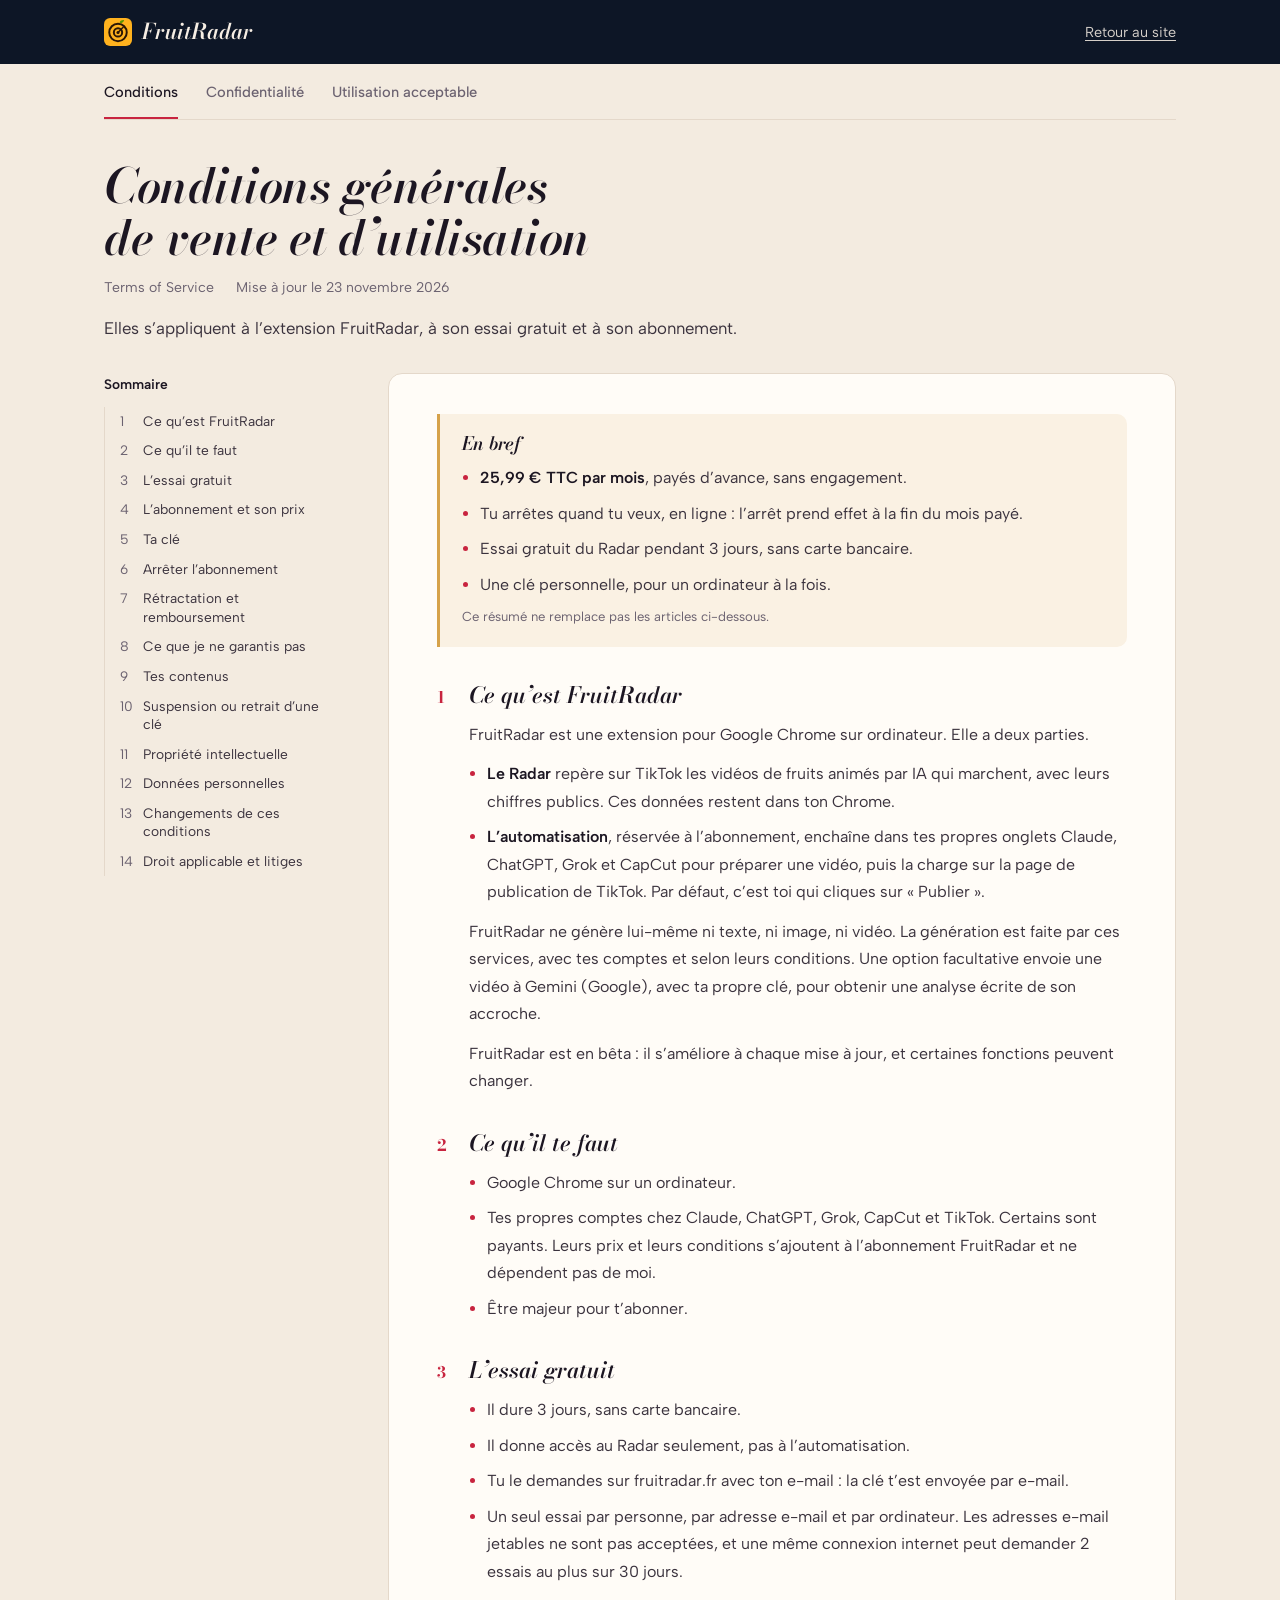
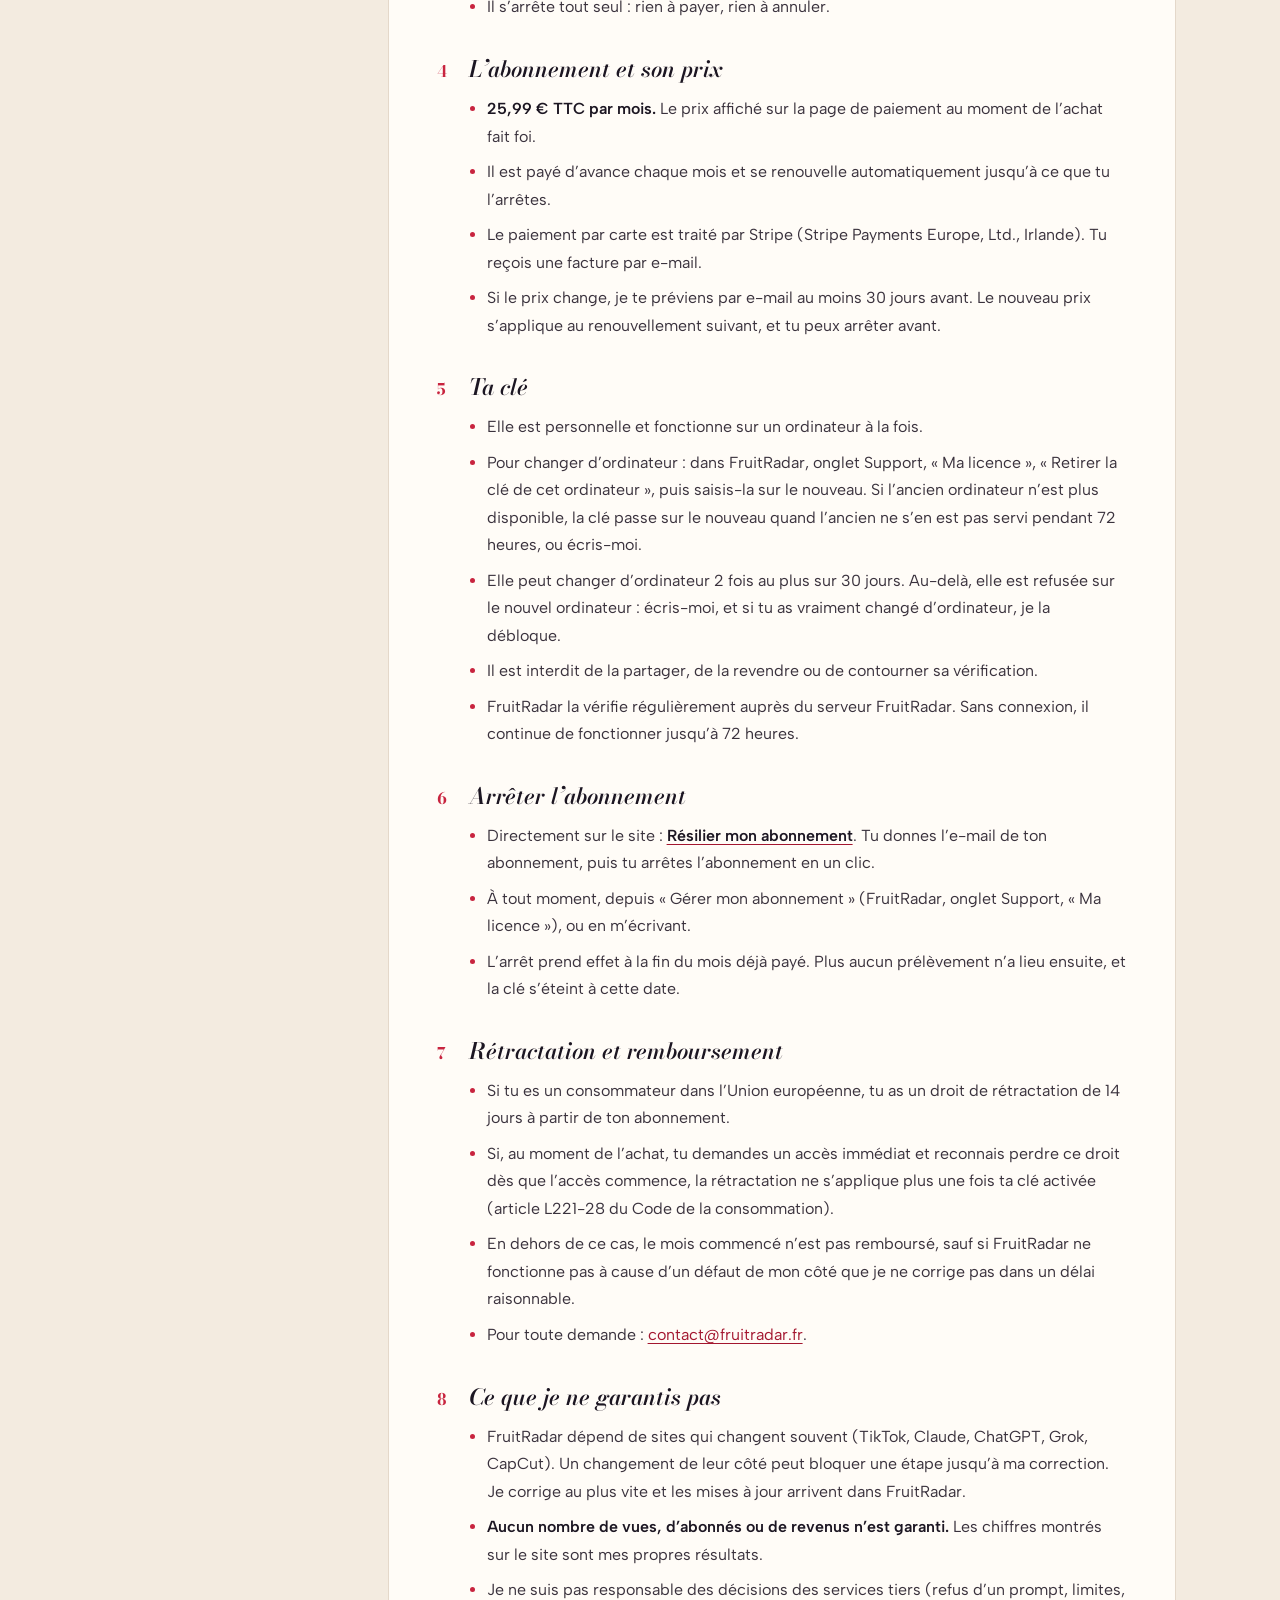
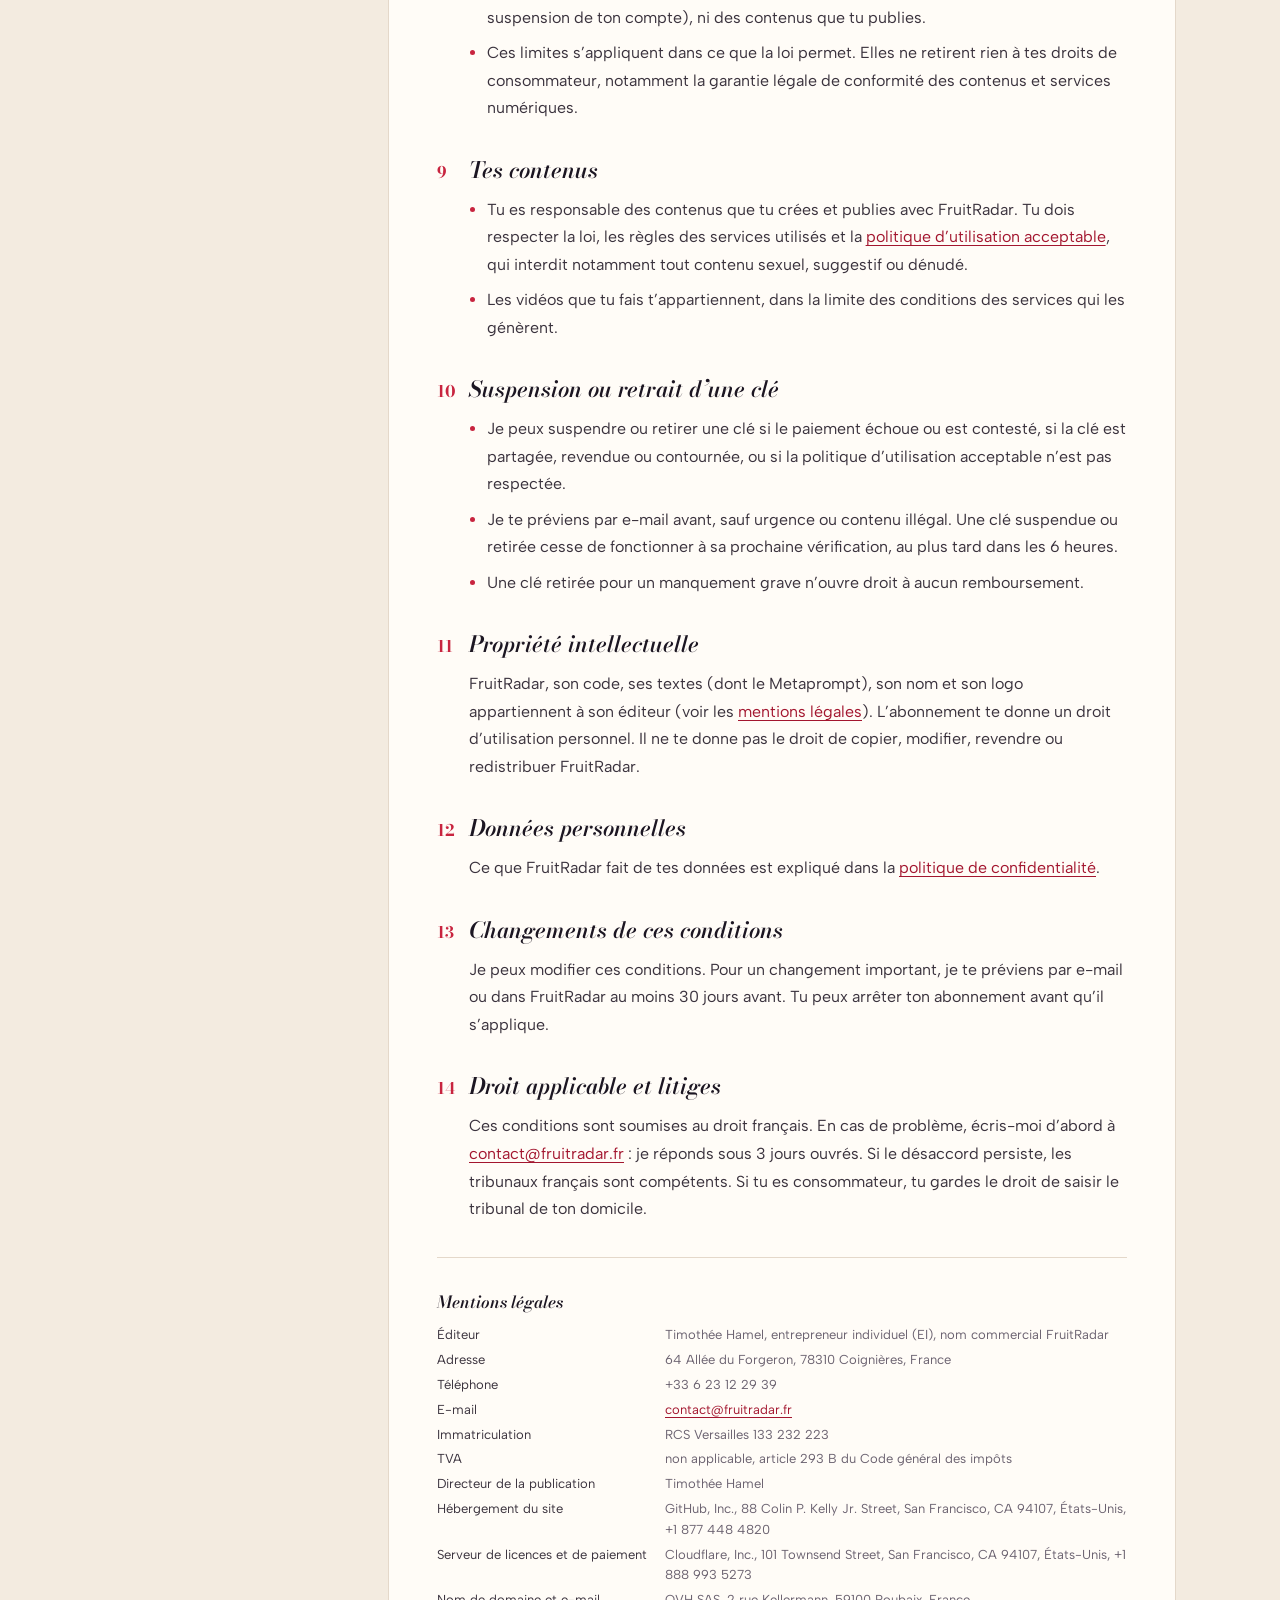
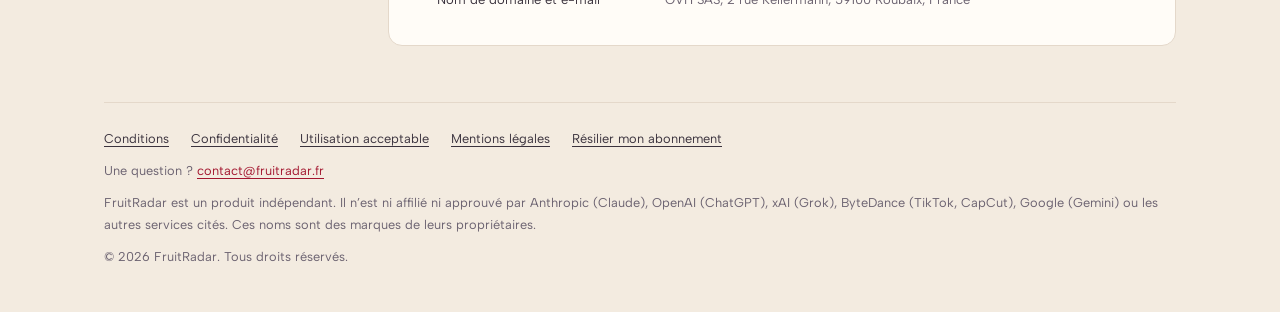
==== commit cccfc958: "Mentions légales : passage en vente réelle Adresse, téléphone, RCS Versailles 133 232 223, TVA art. " ====
--- a/conditions.html
+++ b/conditions.html
@@ -6,6 +6,7 @@
 <meta name="theme-color" content="#0d1626">
 <link rel="icon" href="/favicon.ico" sizes="16x16 32x32 48x48">
 <link rel="apple-touch-icon" href="/apple-touch-icon.png">
+<meta name="robots" content="noindex, noarchive">
 <title>Conditions générales de vente et d’utilisation · FruitRadar</title>
 <style>
   /* polices servies par le site lui-même (licence SIL OFL) : aucune requête vers un service tiers */
@@ -66,6 +67,7 @@
   .doc h2 .num { font: 700 1rem/1 var(--titre); font-style: normal; color: var(--rubis); }
   .doc section > :not(h2) { margin-left: 2rem; }
   .doc p, .doc li { max-width: 66ch; }
+  .bouton-mesure { margin-top: 0.625rem; font: inherit; font-weight: 600; color: var(--lien); background: none; border: 1px solid currentColor; border-radius: 62.4375rem; padding: 0.4375rem 1rem; cursor: pointer; } .bouton-mesure:hover { background: #faf1e3; } .bouton-mesure:focus-visible { outline: 2px solid var(--lien); outline-offset: 2px; } .mesure-etat { display: block; margin-top: 0.5rem; color: var(--doux); }
   .doc ul { padding-left: 1.1em; display: grid; gap: 0.5rem; }
   .doc li::marker { color: var(--rubis); }
   .doc strong { color: var(--encre); font-weight: 600; }
@@ -112,7 +114,7 @@
   <nav class="docs" aria-label="Documents légaux"><a href="conditions.html" aria-current="page">Conditions</a><a href="confidentialite.html">Confidentialité</a><a href="utilisation.html">Utilisation<span class="long"> acceptable</span></a></nav>
   <header class="tete">
     <h1>Conditions générales de vente et d’utilisation</h1>
-    <p class="meta"><span lang="en">Terms of Service</span><span>Mise à jour le 22 novembre 2026</span></p>
+    <p class="meta"><span lang="en">Terms of Service</span><span>Mise à jour le 23 novembre 2026</span></p>
     <p class="intro">Elles s’appliquent à l’extension FruitRadar, à son essai gratuit et à son abonnement.</p>
   </header>
   <div class="corps">
@@ -215,6 +217,7 @@
         <section id="resiliation">
           <h2><span class="num">6</span><span>Arrêter l’abonnement</span></h2>
       <ul>
+        <li>Directement sur le site&nbsp;: <a href="https://billing.stripe.com/p/login/aFa6oG12G67z5bQ8DjeIw00"><strong>Résilier mon abonnement</strong></a>. Tu donnes l’e-mail de ton abonnement, puis tu arrêtes l’abonnement en un clic.</li>
         <li>À tout moment, depuis «&nbsp;Gérer mon abonnement&nbsp;» (FruitRadar, onglet Support, «&nbsp;Ma licence&nbsp;»), ou en m’écrivant.</li>
         <li>L’arrêt prend effet à la fin du mois déjà payé. Plus aucun prélèvement n’a lieu ensuite, et la clé s’éteint à cette date.</li>
       </ul>
@@ -272,8 +275,13 @@
           <span id="editeur"></span>
           <h2 id="t-mentions">Mentions légales</h2>
           <dl>
-            <dt>Éditeur</dt><dd>Timothée Hamel, créateur de FruitRadar</dd>
-            <dt>Contact</dt><dd><a href="https://mail.google.com/mail/?view=cm&amp;fs=1&amp;to=contact@fruitradar.fr" target="_blank" rel="noopener">contact@fruitradar.fr</a></dd>
+            <dt>Éditeur</dt><dd>Timothée Hamel, entrepreneur individuel (EI), nom commercial FruitRadar</dd>
+            <dt>Adresse</dt><dd>&#54;&#52;&#32;&#65;&#108;&#108;&#233;&#101;&#32;&#100;&#117;&#32;&#70;&#111;&#114;&#103;&#101;&#114;&#111;&#110;&#44;&#32;&#55;&#56;&#51;&#49;&#48;&#32;&#67;&#111;&#105;&#103;&#110;&#105;&#232;&#114;&#101;&#115;&#44;&#32;&#70;&#114;&#97;&#110;&#99;&#101;</dd>
+            <dt>Téléphone</dt><dd>&#43;&#51;&#51;&#32;&#54;&#32;&#50;&#51;&#32;&#49;&#50;&#32;&#50;&#57;&#32;&#51;&#57;</dd>
+            <dt>E-mail</dt><dd><a href="https://mail.google.com/mail/?view=cm&amp;fs=1&amp;to=contact@fruitradar.fr" target="_blank" rel="noopener">contact@fruitradar.fr</a></dd>
+            <dt>Immatriculation</dt><dd>RCS Versailles 133 232 223</dd>
+            <dt>TVA</dt><dd>non applicable, article 293 B du Code général des impôts</dd>
+            <dt>Directeur de la publication</dt><dd>Timothée Hamel</dd>
             <dt>Hébergement du site</dt><dd>GitHub, Inc., 88 Colin P. Kelly Jr. Street, San Francisco, CA 94107, États-Unis, +1 877 448 4820</dd>
             <dt>Serveur de licences et de paiement</dt><dd>Cloudflare, Inc., 101 Townsend Street, San Francisco, CA 94107, États-Unis, +1 888 993 5273</dd>
             <dt>Nom de domaine et e-mail</dt><dd>OVH SAS, 2 rue Kellermann, 59100 Roubaix, France</dd>
@@ -284,10 +292,11 @@
   </div>
 </div>
 <footer class="pied">
-  <nav aria-label="Liens légaux"><ul><li><a href="conditions.html">Conditions</a></li><li><a href="confidentialite.html">Confidentialité</a></li><li><a href="utilisation.html">Utilisation acceptable</a></li><li><a href="conditions.html#mentions">Mentions légales</a></li></ul></nav>
+  <nav aria-label="Liens légaux"><ul><li><a href="conditions.html">Conditions</a></li><li><a href="confidentialite.html">Confidentialité</a></li><li><a href="utilisation.html">Utilisation acceptable</a></li><li><a href="conditions.html#mentions">Mentions légales</a></li><li><a href="https://billing.stripe.com/p/login/aFa6oG12G67z5bQ8DjeIw00">Résilier mon abonnement</a></li></ul></nav>
   <p>Une question&nbsp;? <a href="https://mail.google.com/mail/?view=cm&amp;fs=1&amp;to=contact@fruitradar.fr" target="_blank" rel="noopener">contact@fruitradar.fr</a></p>
   <p>FruitRadar est un produit indépendant. Il n’est ni affilié ni approuvé par Anthropic (Claude), OpenAI (ChatGPT), xAI (Grok), ByteDance (TikTok, CapCut), Google (Gemini) ou les autres services cités. Ces noms sont des marques de leurs propriétaires.</p>
   <p>© 2026 FruitRadar. Tous droits réservés.</p>
 </footer>
+<script src="mesure.js?v=8fa71d65" defer></script>
 </body>
 </html>
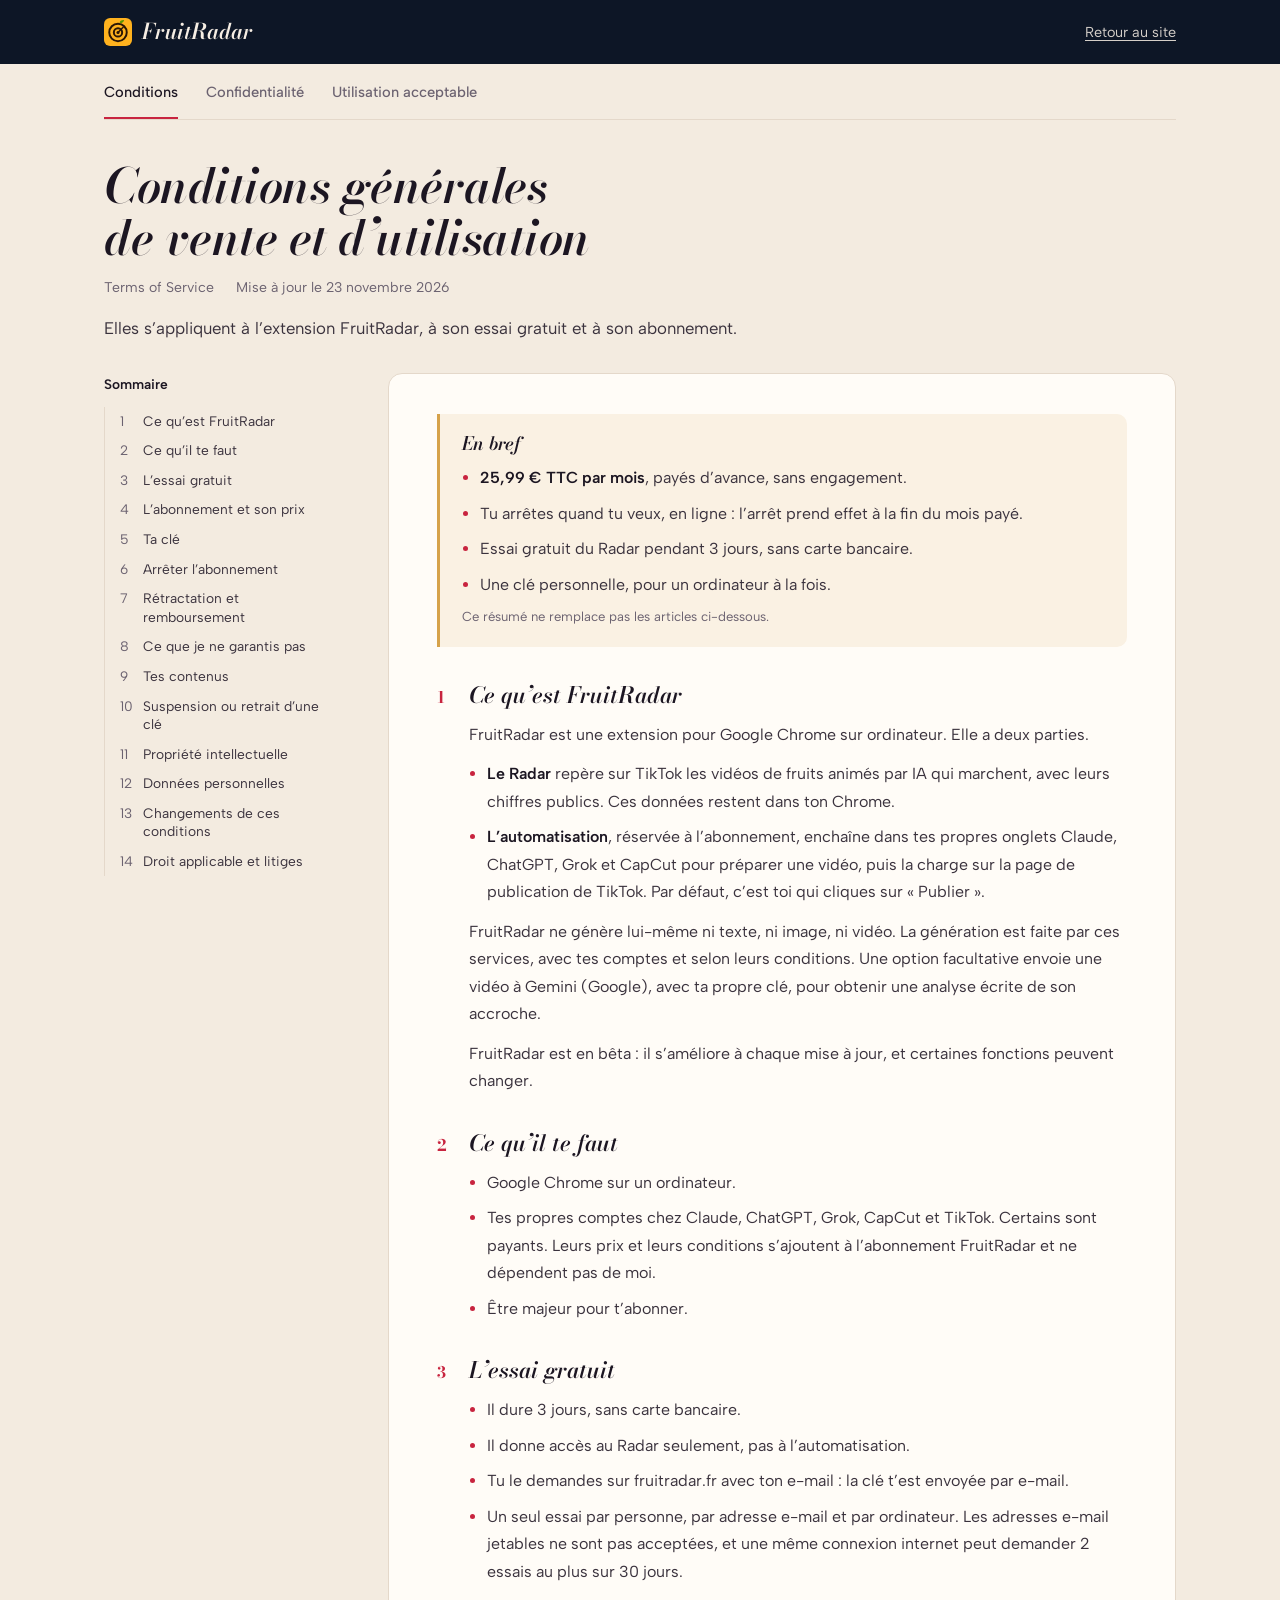
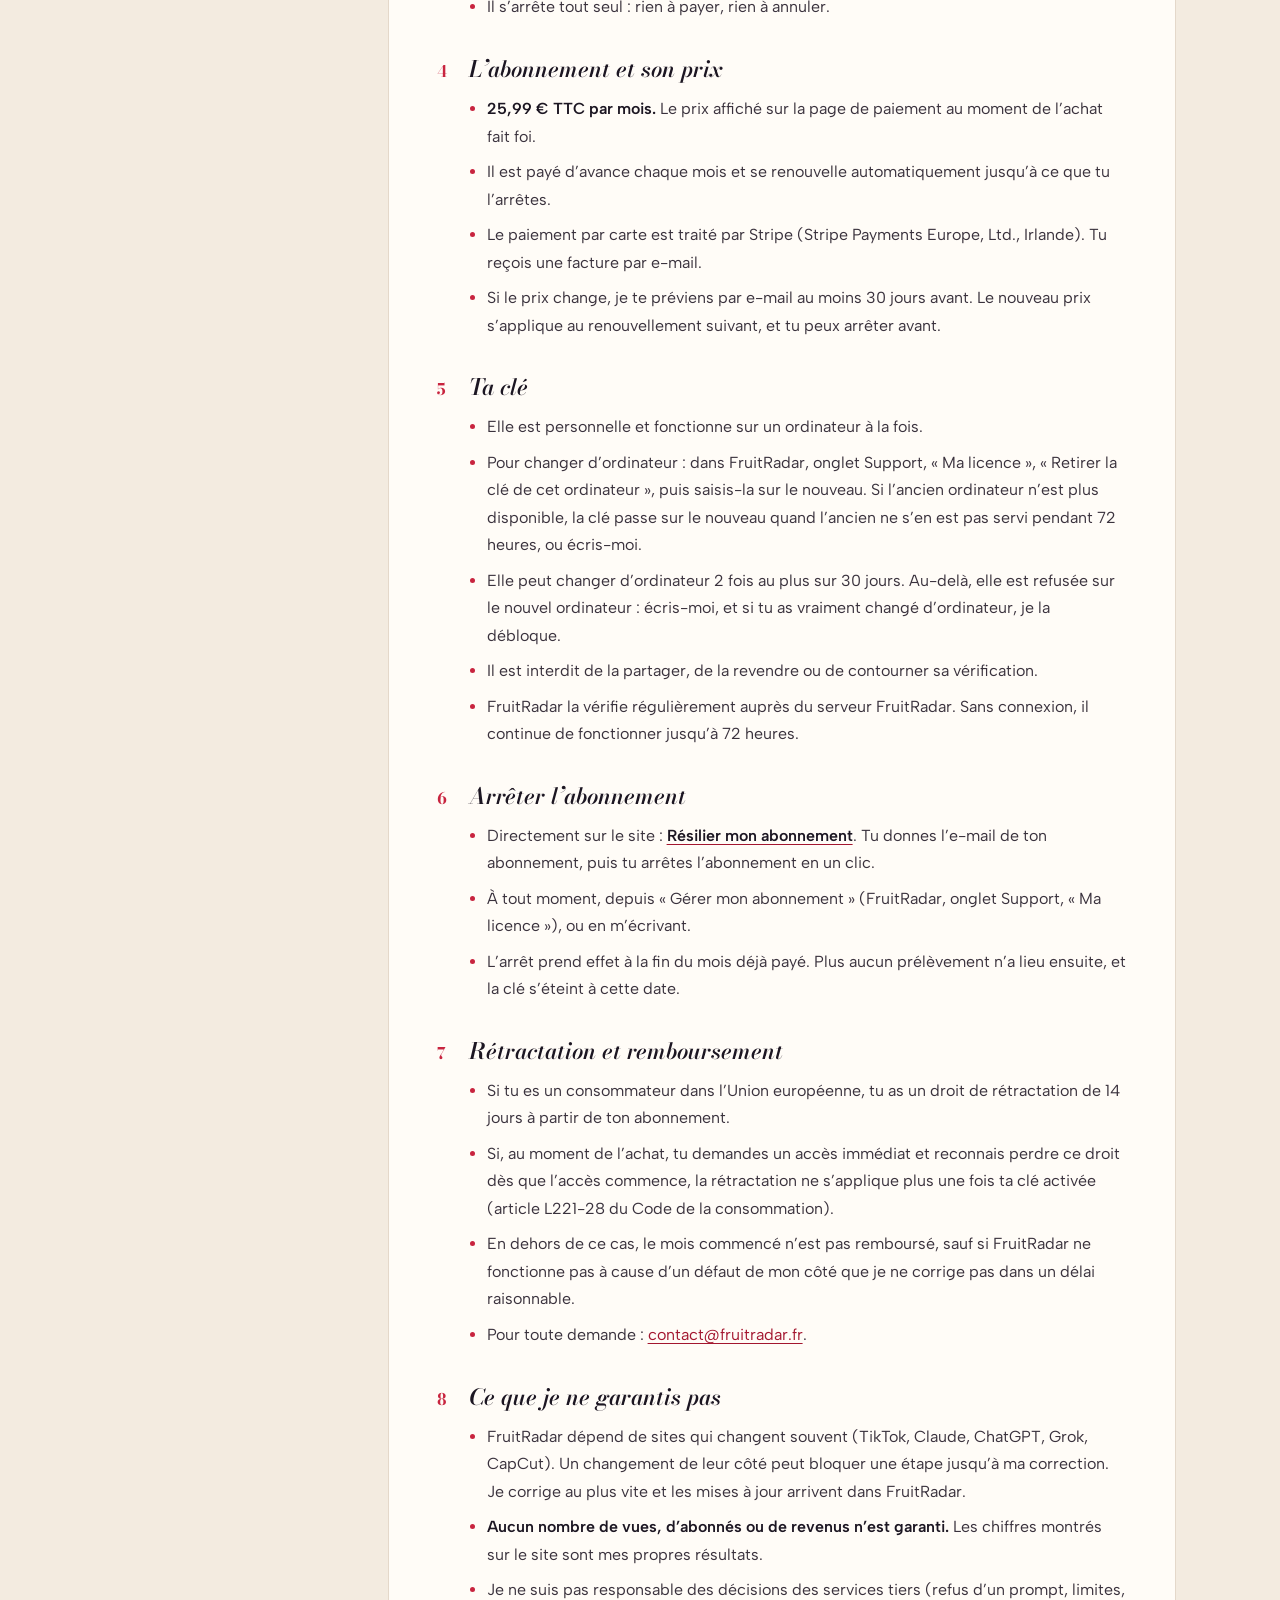
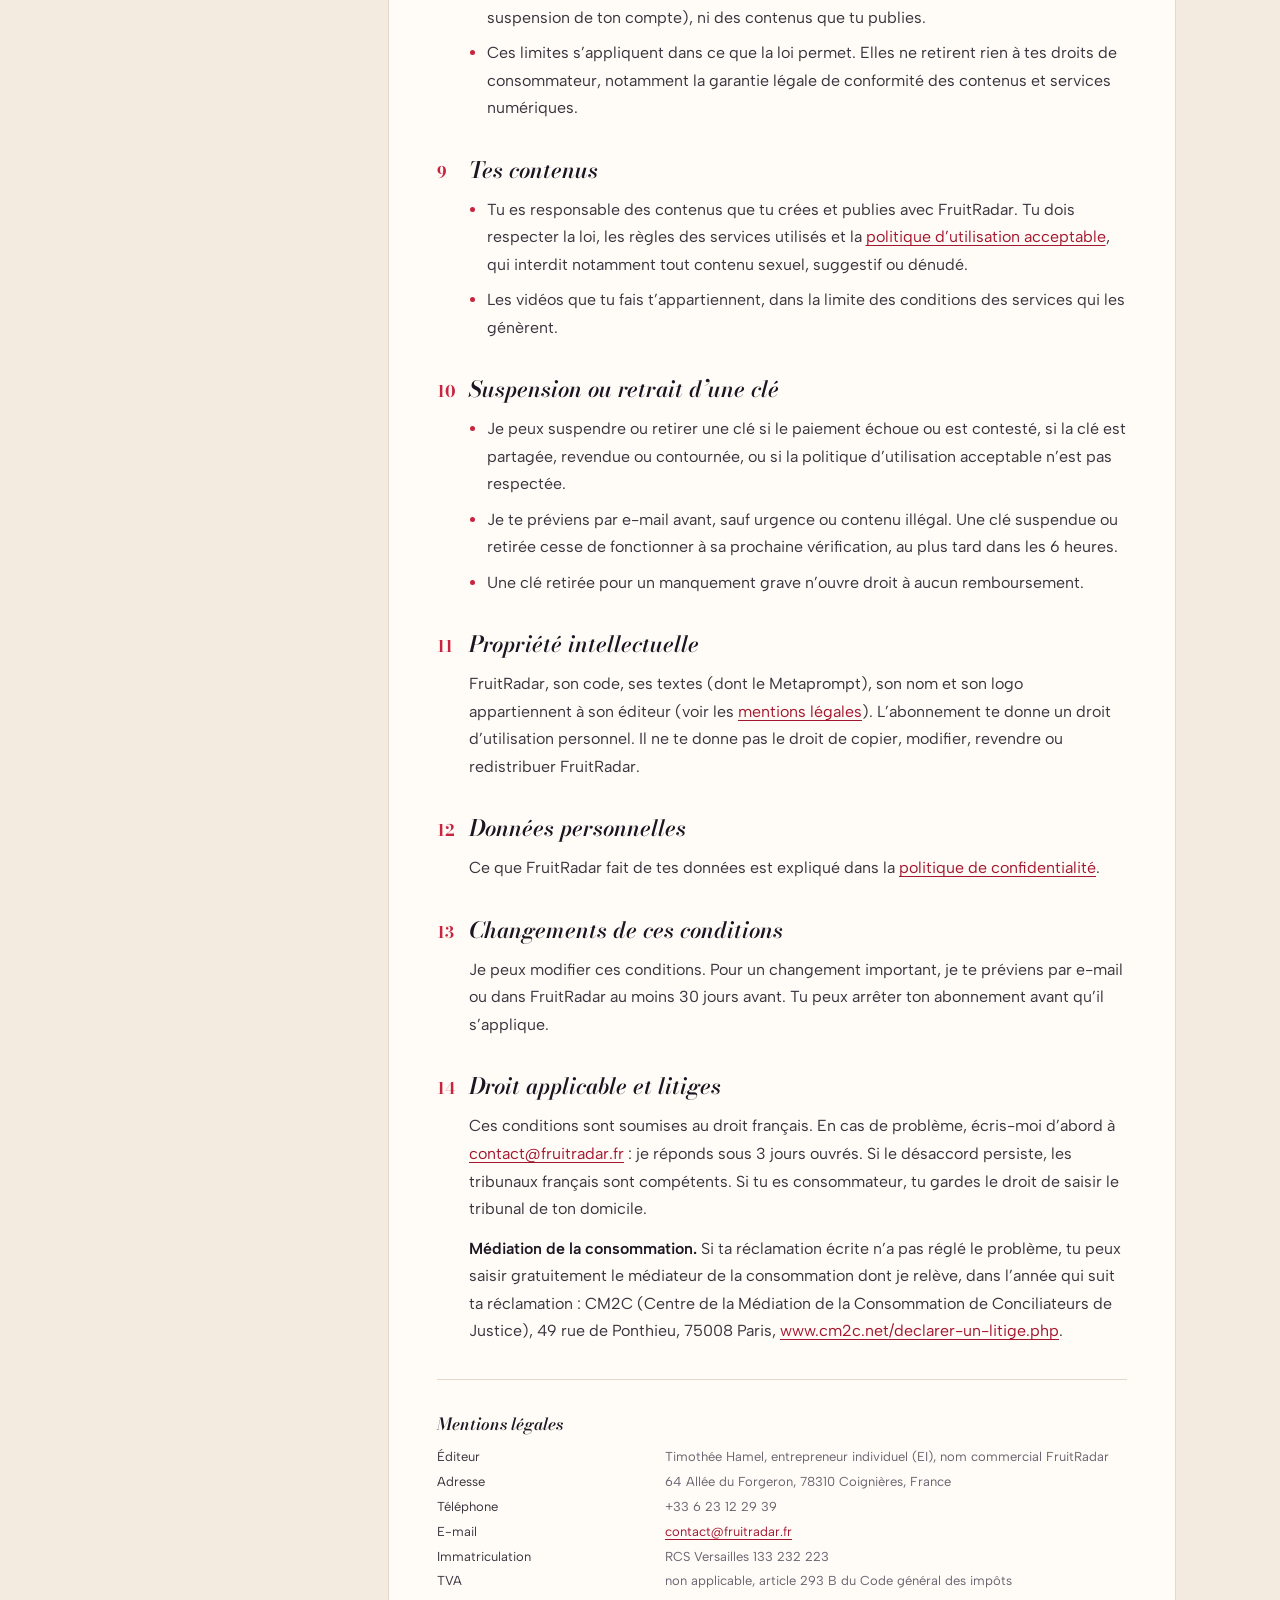
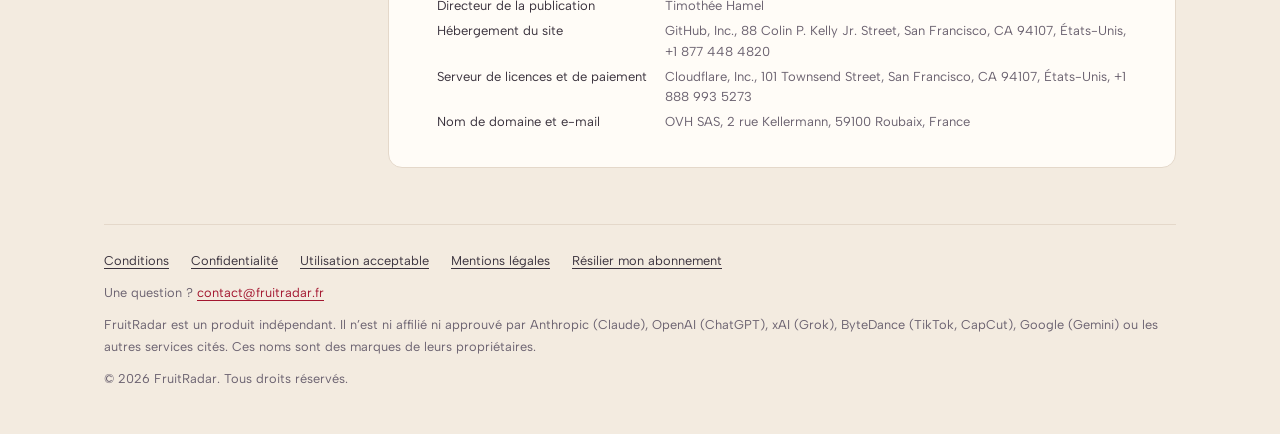
==== commit 6574e00d: "CGV : médiateur de la consommation CM2C Adhésion CM2C du 23/11/2026 (3 ans), coordonnées dans l'arti" ====
--- a/conditions.html
+++ b/conditions.html
@@ -270,6 +270,7 @@
         <section id="litiges">
           <h2><span class="num">14</span><span>Droit applicable et litiges</span></h2>
       <p>Ces conditions sont soumises au droit français. En cas de problème, écris-moi d’abord à <a href="https://mail.google.com/mail/?view=cm&amp;fs=1&amp;to=contact@fruitradar.fr" target="_blank" rel="noopener">contact@fruitradar.fr</a>&nbsp;: je réponds sous 3 jours ouvrés. Si le désaccord persiste, les tribunaux français sont compétents. Si tu es consommateur, tu gardes le droit de saisir le tribunal de ton domicile.</p>
+      <p><strong>Médiation de la consommation.</strong> Si ta réclamation écrite n’a pas réglé le problème, tu peux saisir gratuitement le médiateur de la consommation dont je relève, dans l’année qui suit ta réclamation&nbsp;: CM2C (Centre de la Médiation de la Consommation de Conciliateurs de Justice), 49 rue de Ponthieu, 75008 Paris, <a href="https://www.cm2c.net/declarer-un-litige.php">www.cm2c.net/declarer-un-litige.php</a>.</p>
         </section>
         <section id="mentions" class="mentions" aria-labelledby="t-mentions">
           <span id="editeur"></span>
